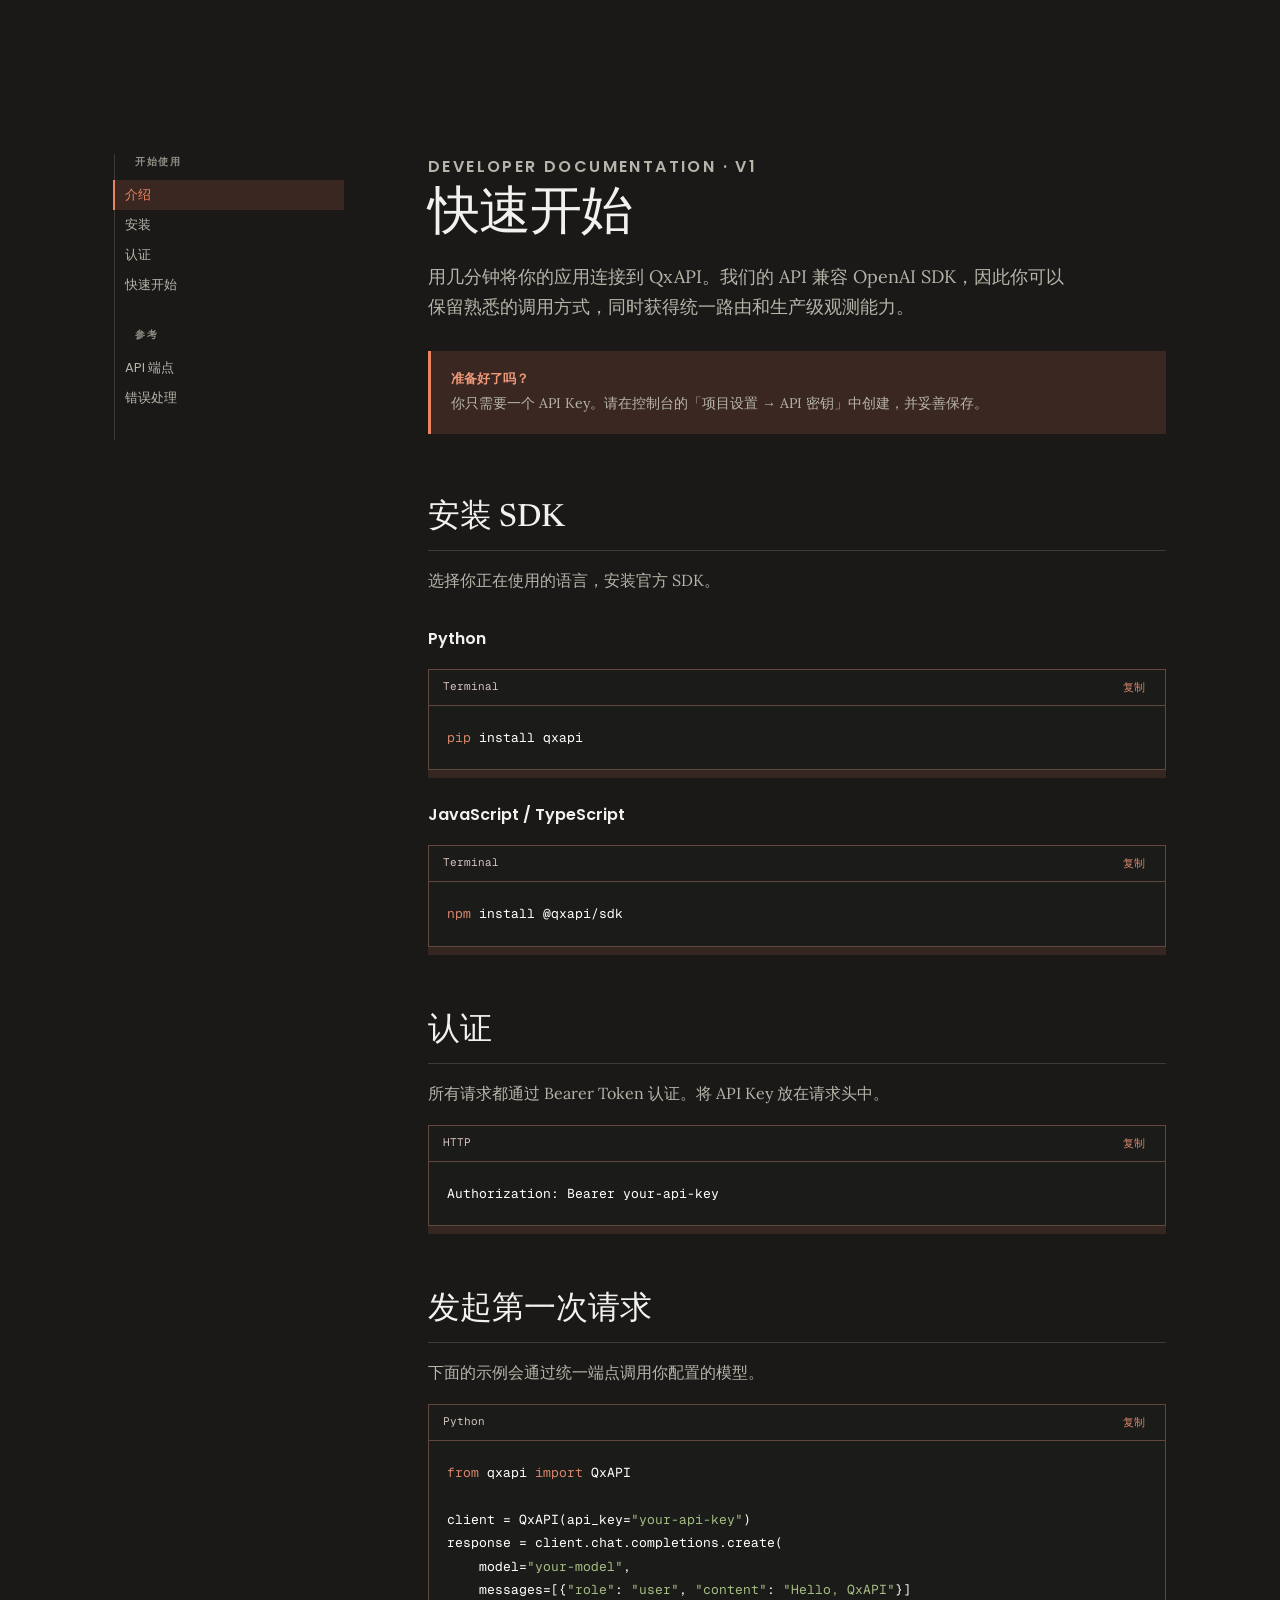
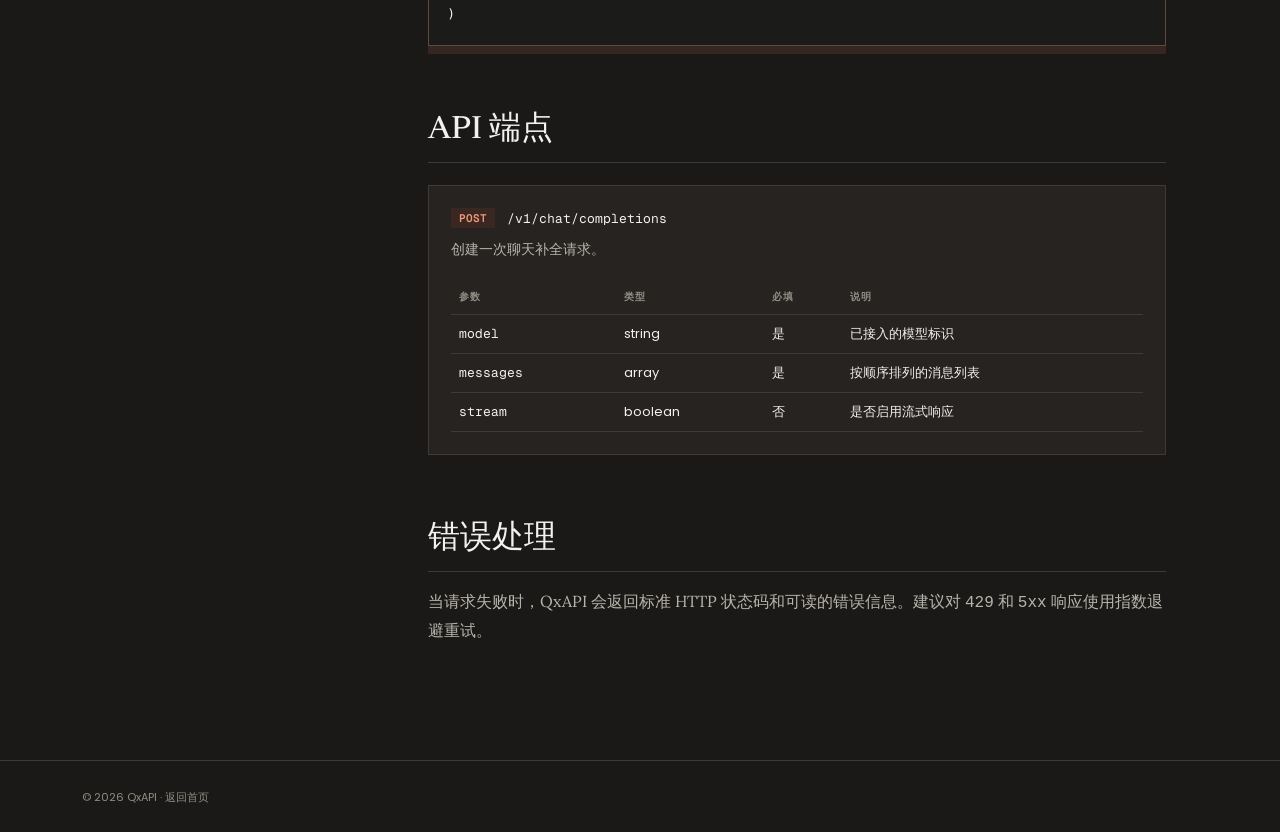
==== docs.html @ 0c3f65e6 "refine dark landing page hero and docs" ====
<!doctype html><html lang="zh-CN"><head><meta charset="utf-8"><meta name="viewport" content="width=device-width,initial-scale=1"><meta name="description" content="QxAPI 开发者文档：快速接入统一 AI API 网关。"><title>QxAPI 文档 — 快速开始</title><link rel="preconnect" href="https://fonts.googleapis.com"><link href="https://fonts.googleapis.com/css2?family=Geist+Mono:wght@400;500&family=Lora:wght@400;500;600&family=Newsreader:wght@400;500;600&family=Poppins:wght@400;500;600;700&display=swap" rel="stylesheet"><style>
:root{--paper:#1b1918;--surface:#262321;--ink:#f1f1ef;--muted:#b7b5a9;--faint:#908e84;--line:#403936;--accent:#eb8561;--accent-dark:#f09a7a;--accent-pale:#3a2721;--code:#1b1b19;--serif:Lora,Georgia,serif;--display:Newsreader,Georgia,serif;--sans:Poppins,system-ui,sans-serif;--mono:'Geist Mono',monospace}*{box-sizing:border-box}html{scroll-behavior:smooth}body{margin:0;background:var(--paper);color:var(--ink);font-family:var(--serif);line-height:1.7}a{color:inherit;text-decoration:none}.wrap{max-width:1180px;margin:auto;padding:0 32px}.nav{height:92px;border-bottom:0;display:flex;align-items:center;font:13px var(--sans)}.nav-in{visibility:hidden;width:100%;display:flex;justify-content:space-between;align-items:center}.brand{display:flex;align-items:center;gap:12px;font-weight:600}.mark{display:grid;place-items:center;width:34px;height:34px;background:var(--accent);color:#fff;font:13px var(--mono)}.navlinks{display:flex;gap:25px;color:var(--muted)}.navlinks a:hover{color:var(--accent)}.docs{display:grid;grid-template-columns:230px minmax(0,760px);gap:84px;padding:62px 32px 100px}.sidebar{position:sticky;top:25px;height:max-content;border-left:1px solid var(--line);padding-left:20px}.side-title{margin:0 0 10px;color:var(--faint);font:600 10px var(--sans);letter-spacing:.15em;text-transform:uppercase}.side-list{list-style:none;padding:0;margin:0 0 27px}.side-list a{display:block;padding:5px 10px;color:var(--muted);font:13px var(--sans);border-left:2px solid transparent;margin-left:-22px}.side-list a:hover,.side-list a.active{color:var(--accent);border-left-color:var(--accent);background:var(--accent-pale)}.content h1{margin:0 0 15px;font:500 52px/1.05 var(--display);letter-spacing:-.02em}.content h2{margin:60px 0 14px;padding-bottom:12px;border-bottom:1px solid var(--line);font:500 32px var(--display)}.content h3{margin:32px 0 8px;font:600 16px var(--sans)}.content p{color:var(--muted);font-size:16px}.intro{font-size:18px!important;max-width:650px}.note{margin:28px 0;padding:18px 20px;border-left:3px solid var(--accent);background:var(--accent-pale)}.note strong{display:block;color:var(--accent-dark);font:600 13px var(--sans);margin-bottom:3px}.note p{margin:0;font-size:14px}.code-wrap{margin:18px 0 26px;background:var(--code);color:#fff;border:1px solid #60483f;box-shadow:0 8px 0 rgba(235,133,97,.12)}.code-head{display:flex;justify-content:space-between;padding:9px 14px;border-bottom:1px solid #60483f;color:#d4c4bd;font:11px var(--mono)}.copy{border:0;background:transparent;color:#d6866a;font:11px var(--mono);cursor:pointer}.copy:hover{color:#fff}.code{padding:20px 18px;margin:0;overflow:auto;font:13px/1.8 var(--mono);color:#fff;background:var(--code)}.orange{color:#d6866a}.green{color:#a5bd84}.api{margin:22px 0;padding:22px;background:var(--surface);border:1px solid var(--line)}.method{display:flex;gap:12px;align-items:center;margin-bottom:10px}.badge{padding:3px 8px;background:var(--accent-pale);color:var(--accent-dark);font:600 11px var(--mono)}.path{font:13px var(--mono)}.api p{margin:0;font-size:14px}.table{width:100%;border-collapse:collapse;margin-top:18px;font:13px var(--sans)}.table th{text-align:left;color:var(--faint);font-size:10px;letter-spacing:.1em;text-transform:uppercase}.table th,.table td{padding:9px 8px;border-bottom:1px solid var(--line)}.table td:first-child{font-family:var(--mono)}.footer{border-top:1px solid var(--line);padding:28px 0;color:var(--faint);font:11px var(--sans)}@media(max-width:800px){.wrap{padding:0 20px}.navlinks{display:none}.docs{display:block;padding:35px 20px 70px}.sidebar{position:static;border-left:0;border-bottom:1px solid var(--line);padding:0 0 18px;margin-bottom:42px;display:flex;gap:20px;overflow:auto}.side-title{display:none}.side-list{display:flex;gap:4px;margin:0;white-space:nowrap}.side-list a{margin:0;border-left:0;border-bottom:2px solid transparent}.side-list a.active{border-bottom-color:var(--accent)}.content h1{font-size:44px}.content h2{margin-top:46px}}
</style></head><body><header class="nav"><div class="wrap nav-in"><a class="brand" href="index.html"><span class="mark">QX</span><span>QxAPI / Docs</span></a><nav class="navlinks"><a href="index.html">返回首页</a><a href="mailto:hello@qxapi.com">联系我们</a></nav></div></header><div class="wrap"><div class="docs"><aside class="sidebar"><div><p class="side-title">开始使用</p><ul class="side-list"><li><a class="active" href="#intro">介绍</a></li><li><a href="#install">安装</a></li><li><a href="#auth">认证</a></li><li><a href="#quickstart">快速开始</a></li></ul></div><div><p class="side-title">参考</p><ul class="side-list"><li><a href="#endpoints">API 端点</a></li><li><a href="#errors">错误处理</a></li></ul></div></aside><main class="content"><section id="intro"><p class="side-title">Developer documentation · v1</p><h1>快速开始</h1><p class="intro">用几分钟将你的应用连接到 QxAPI。我们的 API 兼容 OpenAI SDK，因此你可以保留熟悉的调用方式，同时获得统一路由和生产级观测能力。</p><div class="note"><strong>准备好了吗？</strong><p>你只需要一个 API Key。请在控制台的「项目设置 → API 密钥」中创建，并妥善保存。</p></div></section><section id="install"><h2>安装 SDK</h2><p>选择你正在使用的语言，安装官方 SDK。</p><h3>Python</h3><div class="code-wrap"><div class="code-head"><span>Terminal</span><button class="copy">复制</button></div><pre class="code"><span class="orange">pip</span> install qxapi</pre></div><h3>JavaScript / TypeScript</h3><div class="code-wrap"><div class="code-head"><span>Terminal</span><button class="copy">复制</button></div><pre class="code"><span class="orange">npm</span> install @qxapi/sdk</pre></div></section><section id="auth"><h2>认证</h2><p>所有请求都通过 Bearer Token 认证。将 API Key 放在请求头中。</p><div class="code-wrap"><div class="code-head"><span>HTTP</span><button class="copy">复制</button></div><pre class="code">Authorization: Bearer your-api-key</pre></div></section><section id="quickstart"><h2>发起第一次请求</h2><p>下面的示例会通过统一端点调用你配置的模型。</p><div class="code-wrap"><div class="code-head"><span>Python</span><button class="copy">复制</button></div><pre class="code"><span class="orange">from</span> qxapi <span class="orange">import</span> QxAPI

client = QxAPI(api_key=<span class="green">"your-api-key"</span>)
response = client.chat.completions.create(
    model=<span class="green">"your-model"</span>,
    messages=[{<span class="green">"role"</span>: <span class="green">"user"</span>, <span class="green">"content"</span>: <span class="green">"Hello, QxAPI"</span>}]
)</pre></div></section><section id="endpoints"><h2>API 端点</h2><div class="api"><div class="method"><span class="badge">POST</span><span class="path">/v1/chat/completions</span></div><p>创建一次聊天补全请求。</p><table class="table"><thead><tr><th>参数</th><th>类型</th><th>必填</th><th>说明</th></tr></thead><tbody><tr><td>model</td><td>string</td><td>是</td><td>已接入的模型标识</td></tr><tr><td>messages</td><td>array</td><td>是</td><td>按顺序排列的消息列表</td></tr><tr><td>stream</td><td>boolean</td><td>否</td><td>是否启用流式响应</td></tr></tbody></table></div></section><section id="errors"><h2>错误处理</h2><p>当请求失败时，QxAPI 会返回标准 HTTP 状态码和可读的错误信息。建议对 <code>429</code> 和 <code>5xx</code> 响应使用指数退避重试。</p></section></main></div></div><footer class="footer"><div class="wrap">© 2026 QxAPI · <a href="index.html">返回首页</a></div></footer><script>document.querySelectorAll('.copy').forEach(b=>b.addEventListener('click',()=>{const code=b.parentElement.nextElementSibling.innerText;navigator.clipboard?.writeText(code);b.textContent='已复制';setTimeout(()=>b.textContent='复制',1600)}));const links=document.querySelectorAll('.side-list a');links.forEach(a=>a.addEventListener('click',()=>{links.forEach(x=>x.classList.remove('active'));a.classList.add('active')}));</script></body></html>
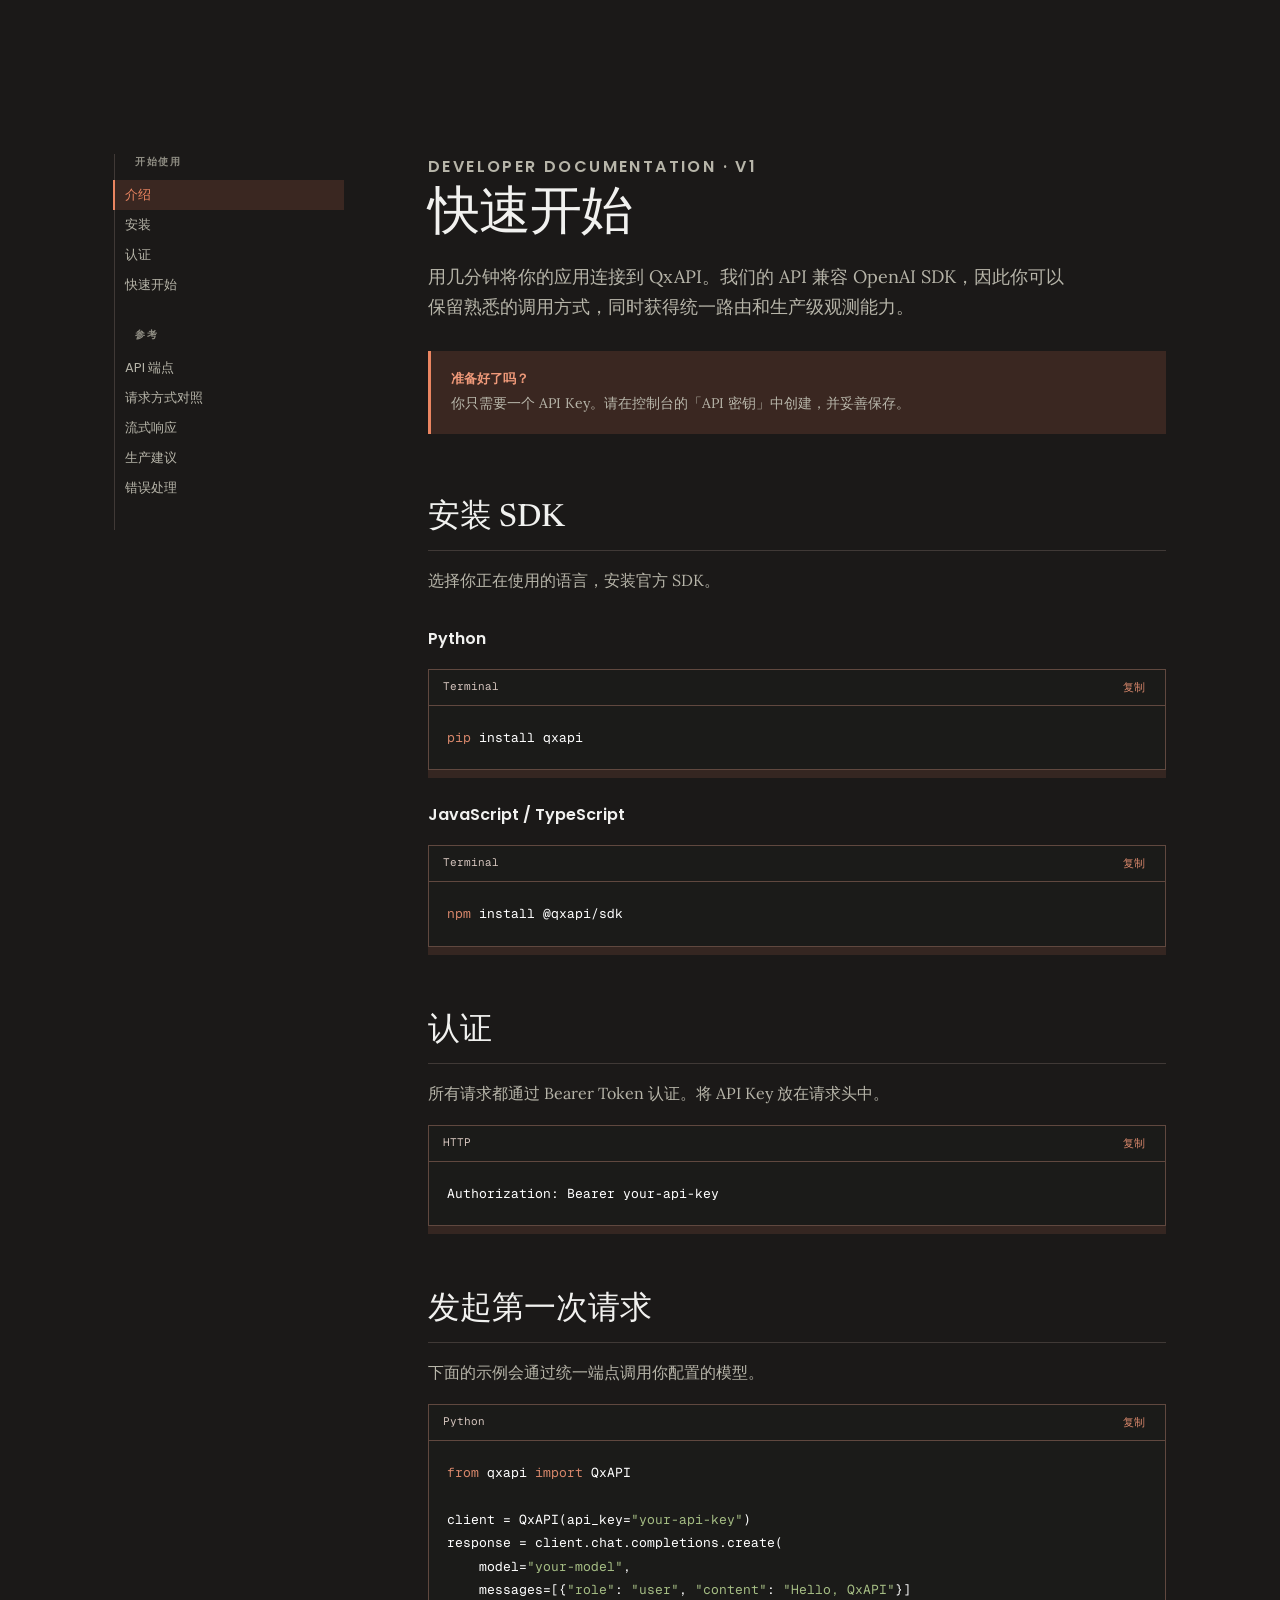
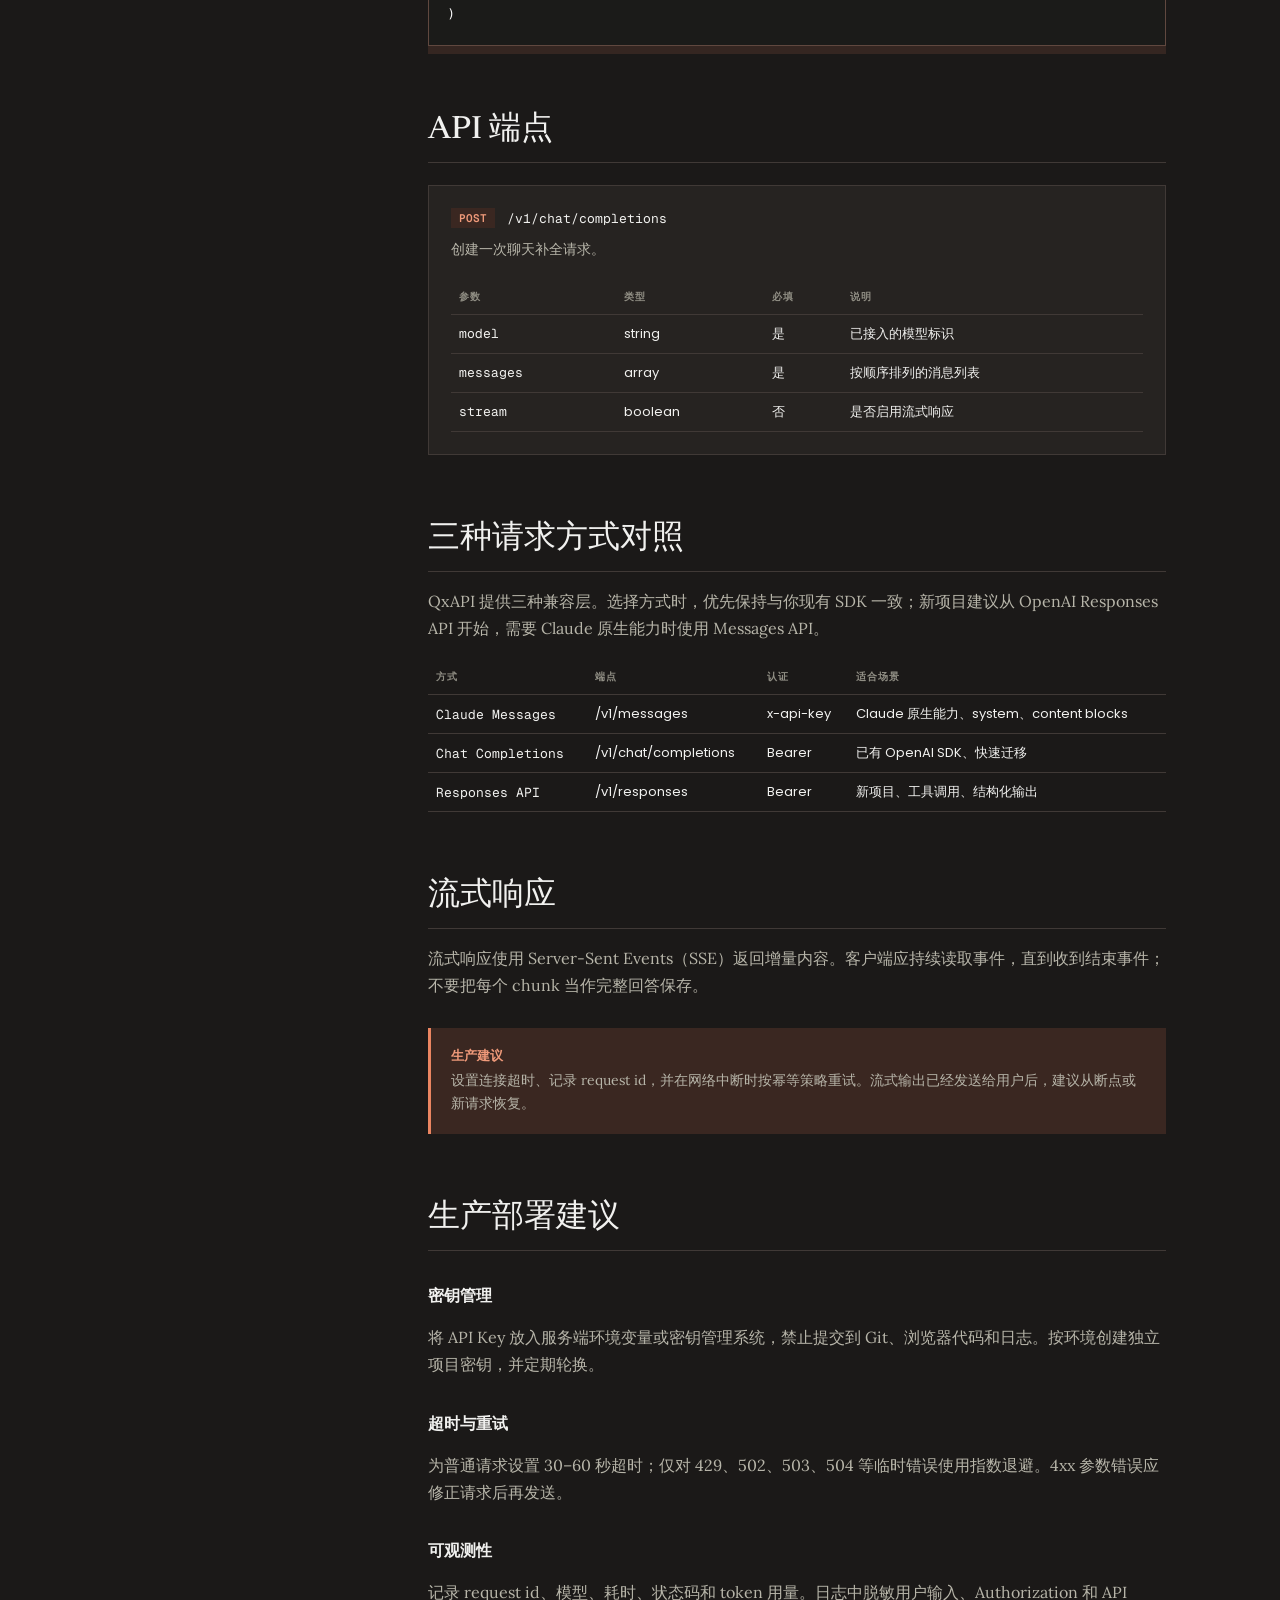
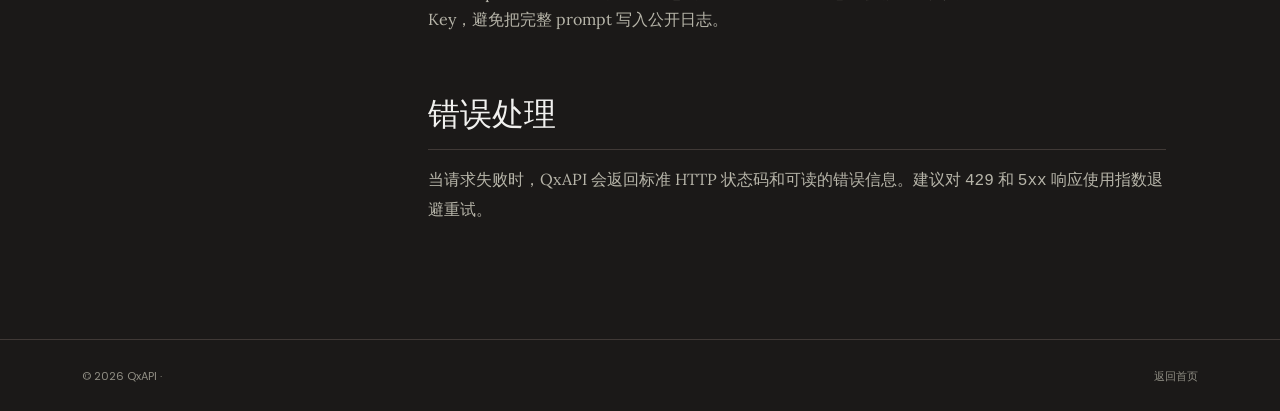
==== commit 54b122a1: "extract shared styles and expand api documentation" ====
--- a/docs.html
+++ b/docs.html
@@ -1,13 +1,140 @@
-<!doctype html><html lang="zh-CN"><head><meta charset="utf-8"><meta name="viewport" content="width=device-width,initial-scale=1"><meta name="description" content="QxAPI 开发者文档：快速接入统一 AI API 网关。"><title>QxAPI 文档 — 快速开始</title><link rel="preconnect" href="https://fonts.googleapis.com"><link href="https://fonts.googleapis.com/css2?family=Geist+Mono:wght@400;500&family=Lora:wght@400;500;600&family=Newsreader:wght@400;500;600&family=Poppins:wght@400;500;600;700&display=swap" rel="stylesheet"><style>
-:root{--paper:#1b1918;--surface:#262321;--ink:#f1f1ef;--muted:#b7b5a9;--faint:#908e84;--line:#403936;--accent:#eb8561;--accent-dark:#f09a7a;--accent-pale:#3a2721;--code:#1b1b19;--serif:Lora,Georgia,serif;--display:Newsreader,Georgia,serif;--sans:Poppins,system-ui,sans-serif;--mono:'Geist Mono',monospace}*{box-sizing:border-box}html{scroll-behavior:smooth}body{margin:0;background:var(--paper);color:var(--ink);font-family:var(--serif);line-height:1.7}a{color:inherit;text-decoration:none}.wrap{max-width:1180px;margin:auto;padding:0 32px}.nav{height:92px;border-bottom:0;display:flex;align-items:center;font:13px var(--sans)}.nav-in{visibility:hidden;width:100%;display:flex;justify-content:space-between;align-items:center}.brand{display:flex;align-items:center;gap:12px;font-weight:600}.mark{display:grid;place-items:center;width:34px;height:34px;background:var(--accent);color:#fff;font:13px var(--mono)}.navlinks{display:flex;gap:25px;color:var(--muted)}.navlinks a:hover{color:var(--accent)}.docs{display:grid;grid-template-columns:230px minmax(0,760px);gap:84px;padding:62px 32px 100px}.sidebar{position:sticky;top:25px;height:max-content;border-left:1px solid var(--line);padding-left:20px}.side-title{margin:0 0 10px;color:var(--faint);font:600 10px var(--sans);letter-spacing:.15em;text-transform:uppercase}.side-list{list-style:none;padding:0;margin:0 0 27px}.side-list a{display:block;padding:5px 10px;color:var(--muted);font:13px var(--sans);border-left:2px solid transparent;margin-left:-22px}.side-list a:hover,.side-list a.active{color:var(--accent);border-left-color:var(--accent);background:var(--accent-pale)}.content h1{margin:0 0 15px;font:500 52px/1.05 var(--display);letter-spacing:-.02em}.content h2{margin:60px 0 14px;padding-bottom:12px;border-bottom:1px solid var(--line);font:500 32px var(--display)}.content h3{margin:32px 0 8px;font:600 16px var(--sans)}.content p{color:var(--muted);font-size:16px}.intro{font-size:18px!important;max-width:650px}.note{margin:28px 0;padding:18px 20px;border-left:3px solid var(--accent);background:var(--accent-pale)}.note strong{display:block;color:var(--accent-dark);font:600 13px var(--sans);margin-bottom:3px}.note p{margin:0;font-size:14px}.code-wrap{margin:18px 0 26px;background:var(--code);color:#fff;border:1px solid #60483f;box-shadow:0 8px 0 rgba(235,133,97,.12)}.code-head{display:flex;justify-content:space-between;padding:9px 14px;border-bottom:1px solid #60483f;color:#d4c4bd;font:11px var(--mono)}.copy{border:0;background:transparent;color:#d6866a;font:11px var(--mono);cursor:pointer}.copy:hover{color:#fff}.code{padding:20px 18px;margin:0;overflow:auto;font:13px/1.8 var(--mono);color:#fff;background:var(--code)}.orange{color:#d6866a}.green{color:#a5bd84}.api{margin:22px 0;padding:22px;background:var(--surface);border:1px solid var(--line)}.method{display:flex;gap:12px;align-items:center;margin-bottom:10px}.badge{padding:3px 8px;background:var(--accent-pale);color:var(--accent-dark);font:600 11px var(--mono)}.path{font:13px var(--mono)}.api p{margin:0;font-size:14px}.table{width:100%;border-collapse:collapse;margin-top:18px;font:13px var(--sans)}.table th{text-align:left;color:var(--faint);font-size:10px;letter-spacing:.1em;text-transform:uppercase}.table th,.table td{padding:9px 8px;border-bottom:1px solid var(--line)}.table td:first-child{font-family:var(--mono)}.footer{border-top:1px solid var(--line);padding:28px 0;color:var(--faint);font:11px var(--sans)}@media(max-width:800px){.wrap{padding:0 20px}.navlinks{display:none}.docs{display:block;padding:35px 20px 70px}.sidebar{position:static;border-left:0;border-bottom:1px solid var(--line);padding:0 0 18px;margin-bottom:42px;display:flex;gap:20px;overflow:auto}.side-title{display:none}.side-list{display:flex;gap:4px;margin:0;white-space:nowrap}.side-list a{margin:0;border-left:0;border-bottom:2px solid transparent}.side-list a.active{border-bottom-color:var(--accent)}.content h1{font-size:44px}.content h2{margin-top:46px}}
-</style></head><body><header class="nav"><div class="wrap nav-in"><a class="brand" href="index.html"><span class="mark">QX</span><span>QxAPI / Docs</span></a><nav class="navlinks"><a href="index.html">返回首页</a><a href="mailto:hello@qxapi.com">联系我们</a></nav></div></header><div class="wrap"><div class="docs"><aside class="sidebar"><div><p class="side-title">开始使用</p><ul class="side-list"><li><a class="active" href="#intro">介绍</a></li><li><a href="#install">安装</a></li><li><a href="#auth">认证</a></li><li><a href="#quickstart">快速开始</a></li></ul></div><div><p class="side-title">参考</p><ul class="side-list"><li><a href="#endpoints">API 端点</a></li><li><a href="#errors">错误处理</a></li></ul></div></aside><main class="content"><section id="intro"><p class="side-title">Developer documentation · v1</p><h1>快速开始</h1><p class="intro">用几分钟将你的应用连接到 QxAPI。我们的 API 兼容 OpenAI SDK，因此你可以保留熟悉的调用方式，同时获得统一路由和生产级观测能力。</p><div class="note"><strong>准备好了吗？</strong><p>你只需要一个 API Key。请在控制台的「项目设置 → API 密钥」中创建，并妥善保存。</p></div></section><section id="install"><h2>安装 SDK</h2><p>选择你正在使用的语言，安装官方 SDK。</p><h3>Python</h3><div class="code-wrap"><div class="code-head"><span>Terminal</span><button class="copy">复制</button></div><pre class="code"><span class="orange">pip</span> install qxapi</pre></div><h3>JavaScript / TypeScript</h3><div class="code-wrap"><div class="code-head"><span>Terminal</span><button class="copy">复制</button></div><pre class="code"><span class="orange">npm</span> install @qxapi/sdk</pre></div></section><section id="auth"><h2>认证</h2><p>所有请求都通过 Bearer Token 认证。将 API Key 放在请求头中。</p><div class="code-wrap"><div class="code-head"><span>HTTP</span><button class="copy">复制</button></div><pre class="code">Authorization: Bearer your-api-key</pre></div></section><section id="quickstart"><h2>发起第一次请求</h2><p>下面的示例会通过统一端点调用你配置的模型。</p><div class="code-wrap"><div class="code-head"><span>Python</span><button class="copy">复制</button></div><pre class="code"><span class="orange">from</span> qxapi <span class="orange">import</span> QxAPI
+<!doctype html>
+<html lang="zh-CN">
+
+<head>
+    <meta charset="utf-8">
+    <meta name="viewport" content="width=device-width,initial-scale=1">
+    <meta name="description" content="QxAPI 开发者文档：快速接入统一 AI API 网关。">
+    <title>QxAPI 文档 — 快速开始</title>
+    <link rel="preconnect" href="https://fonts.googleapis.com">
+    <link
+        href="https://fonts.googleapis.com/css2?family=Geist+Mono:wght@400;500&family=Lora:wght@400;500;600&family=Newsreader:wght@400;500;600&family=Poppins:wght@400;500;600;700&display=swap"
+        rel="stylesheet">
+    <link rel="stylesheet" href="./css/style.css">
+</head>
+
+<body>
+    <header class="nav">
+        <div class="wrap nav-in"><a class="brand" href="index.html"><span class="mark">QX</span><span>QxAPI /
+                    Docs</span></a>
+            <nav class="navlinks"><a href="index.html">返回首页</a><a href="mailto:hello@qxapi.com">联系我们</a></nav>
+        </div>
+    </header>
+    <div class="wrap">
+        <div class="docs">
+            <aside class="sidebar">
+                <div>
+                    <p class="side-title">开始使用</p>
+                    <ul class="side-list">
+                        <li><a class="active" href="#intro">介绍</a></li>
+                        <li><a href="#install">安装</a></li>
+                        <li><a href="#auth">认证</a></li>
+                        <li><a href="#quickstart">快速开始</a></li>
+                    </ul>
+                </div>
+                <div>
+                    <p class="side-title">参考</p>
+                    <ul class="side-list">
+                        <li><a href="#endpoints">API 端点</a></li>
+                        <li><a href="#request-guide">请求方式对照</a></li><li><a href="#streaming">流式响应</a></li><li><a href="#production">生产建议</a></li><li><a href="#errors">错误处理</a></li>
+                    </ul>
+                </div>
+            </aside>
+            <main class="content">
+                <section id="intro">
+                    <p class="side-title">Developer documentation · v1</p>
+                    <h1>快速开始</h1>
+                    <p class="intro">用几分钟将你的应用连接到 QxAPI。我们的 API 兼容 OpenAI SDK，因此你可以保留熟悉的调用方式，同时获得统一路由和生产级观测能力。</p>
+                    <div class="note"><strong>准备好了吗？</strong>
+                        <p>你只需要一个 API Key。请在控制台的「API 密钥」中创建，并妥善保存。</p>
+                    </div>
+                </section>
+                <section id="install">
+                    <h2>安装 SDK</h2>
+                    <p>选择你正在使用的语言，安装官方 SDK。</p>
+                    <h3>Python</h3>
+                    <div class="code-wrap">
+                        <div class="code-head"><span>Terminal</span><button class="copy">复制</button></div>
+                        <pre class="code"><span class="orange">pip</span> install qxapi</pre>
+                    </div>
+                    <h3>JavaScript / TypeScript</h3>
+                    <div class="code-wrap">
+                        <div class="code-head"><span>Terminal</span><button class="copy">复制</button></div>
+                        <pre class="code"><span class="orange">npm</span> install @qxapi/sdk</pre>
+                    </div>
+                </section>
+                <section id="auth">
+                    <h2>认证</h2>
+                    <p>所有请求都通过 Bearer Token 认证。将 API Key 放在请求头中。</p>
+                    <div class="code-wrap">
+                        <div class="code-head"><span>HTTP</span><button class="copy">复制</button></div>
+                        <pre class="code">Authorization: Bearer your-api-key</pre>
+                    </div>
+                </section>
+                <section id="quickstart">
+                    <h2>发起第一次请求</h2>
+                    <p>下面的示例会通过统一端点调用你配置的模型。</p>
+                    <div class="code-wrap">
+                        <div class="code-head"><span>Python</span><button class="copy">复制</button></div>
+                        <pre class="code"><span class="orange">from</span> qxapi <span class="orange">import</span> QxAPI
 
 client = QxAPI(api_key=<span class="green">"your-api-key"</span>)
 response = client.chat.completions.create(
     model=<span class="green">"your-model"</span>,
     messages=[{<span class="green">"role"</span>: <span class="green">"user"</span>, <span class="green">"content"</span>: <span class="green">"Hello, QxAPI"</span>}]
-)</pre></div></section><section id="endpoints"><h2>API 端点</h2><div class="api"><div class="method"><span class="badge">POST</span><span class="path">/v1/chat/completions</span></div><p>创建一次聊天补全请求。</p><table class="table"><thead><tr><th>参数</th><th>类型</th><th>必填</th><th>说明</th></tr></thead><tbody><tr><td>model</td><td>string</td><td>是</td><td>已接入的模型标识</td></tr><tr><td>messages</td><td>array</td><td>是</td><td>按顺序排列的消息列表</td></tr><tr><td>stream</td><td>boolean</td><td>否</td><td>是否启用流式响应</td></tr></tbody></table></div></section><section id="errors"><h2>错误处理</h2><p>当请求失败时，QxAPI 会返回标准 HTTP 状态码和可读的错误信息。建议对 <code>429</code> 和 <code>5xx</code> 响应使用指数退避重试。</p></section></main></div></div><footer class="footer"><div class="wrap">© 2026 QxAPI · <a href="index.html">返回首页</a></div></footer><script>document.querySelectorAll('.copy').forEach(b=>b.addEventListener('click',()=>{const code=b.parentElement.nextElementSibling.innerText;navigator.clipboard?.writeText(code);b.textContent='已复制';setTimeout(()=>b.textContent='复制',1600)}));const links=document.querySelectorAll('.side-list a');links.forEach(a=>a.addEventListener('click',()=>{links.forEach(x=>x.classList.remove('active'));a.classList.add('active')}));</script></body></html>
+)</pre>
+                    </div>
+                </section>
+                <section id="endpoints">
+                    <h2>API 端点</h2>
+                    <div class="api">
+                        <div class="method"><span class="badge">POST</span><span
+                                class="path">/v1/chat/completions</span></div>
+                        <p>创建一次聊天补全请求。</p>
+                        <table class="table">
+                            <thead>
+                                <tr>
+                                    <th>参数</th>
+                                    <th>类型</th>
+                                    <th>必填</th>
+                                    <th>说明</th>
+                                </tr>
+                            </thead>
+                            <tbody>
+                                <tr>
+                                    <td>model</td>
+                                    <td>string</td>
+                                    <td>是</td>
+                                    <td>已接入的模型标识</td>
+                                </tr>
+                                <tr>
+                                    <td>messages</td>
+                                    <td>array</td>
+                                    <td>是</td>
+                                    <td>按顺序排列的消息列表</td>
+                                </tr>
+                                <tr>
+                                    <td>stream</td>
+                                    <td>boolean</td>
+                                    <td>否</td>
+                                    <td>是否启用流式响应</td>
+                                </tr>
+                            </tbody>
+                        </table>
+                    </div>
+                </section>
+                <section id="request-guide"><h2>三种请求方式对照</h2><p>QxAPI 提供三种兼容层。选择方式时，优先保持与你现有 SDK 一致；新项目建议从 OpenAI Responses API 开始，需要 Claude 原生能力时使用 Messages API。</p><table class="table"><thead><tr><th>方式</th><th>端点</th><th>认证</th><th>适合场景</th></tr></thead><tbody><tr><td>Claude Messages</td><td>/v1/messages</td><td>x-api-key</td><td>Claude 原生能力、system、content blocks</td></tr><tr><td>Chat Completions</td><td>/v1/chat/completions</td><td>Bearer</td><td>已有 OpenAI SDK、快速迁移</td></tr><tr><td>Responses API</td><td>/v1/responses</td><td>Bearer</td><td>新项目、工具调用、结构化输出</td></tr></tbody></table></section><section id="streaming"><h2>流式响应</h2><p>流式响应使用 Server-Sent Events（SSE）返回增量内容。客户端应持续读取事件，直到收到结束事件；不要把每个 chunk 当作完整回答保存。</p><div class="note"><strong>生产建议</strong><p>设置连接超时、记录 request id，并在网络中断时按幂等策略重试。流式输出已经发送给用户后，建议从断点或新请求恢复。</p></div></section><section id="production"><h2>生产部署建议</h2><h3>密钥管理</h3><p>将 API Key 放入服务端环境变量或密钥管理系统，禁止提交到 Git、浏览器代码和日志。按环境创建独立项目密钥，并定期轮换。</p><h3>超时与重试</h3><p>为普通请求设置 30–60 秒超时；仅对 429、502、503、504 等临时错误使用指数退避。4xx 参数错误应修正请求后再发送。</p><h3>可观测性</h3><p>记录 request id、模型、耗时、状态码和 token 用量。日志中脱敏用户输入、Authorization 和 API Key，避免把完整 prompt 写入公开日志。</p></section><section id="errors">
+                    <h2>错误处理</h2>
+                    <p>当请求失败时，QxAPI 会返回标准 HTTP 状态码和可读的错误信息。建议对 <code>429</code> 和 <code>5xx</code> 响应使用指数退避重试。</p>
+                </section>
+            </main>
+        </div>
+    </div>
+    <footer class="footer">
+        <div class="wrap">© 2026 QxAPI · <a href="index.html">返回首页</a></div>
+    </footer>
+    <script>document.querySelectorAll('.copy').forEach(b => b.addEventListener('click', () => { const code = b.parentElement.nextElementSibling.innerText; navigator.clipboard?.writeText(code); b.textContent = '已复制'; setTimeout(() => b.textContent = '复制', 1600) })); const links = document.querySelectorAll('.side-list a'); links.forEach(a => a.addEventListener('click', () => { links.forEach(x => x.classList.remove('active')); a.classList.add('active') }));</script>
+</body>
 
+</html>
 
-
-
--- a/css/style.css
+++ b/css/style.css
@@ -0,0 +1,831 @@
+/* QxAPI shared design system */
+
+        :root {
+            --paper: #1b1918;
+            --surface: #262321;
+            --ink: #f1f1ef;
+            --muted: #b7b5a9;
+            --faint: #908e84;
+            --line: #403936;
+            --accent: #eb8561;
+            --accent-dark: #f09a7a;
+            --accent-pale: #3a2721;
+            --green: #8ca06f;
+            --mono: 'Geist Mono', monospace;
+            --sans: Poppins, system-ui, sans-serif;
+            --serif: Lora, Georgia, serif;
+            --display: Newsreader, Georgia, serif
+        }
+
+        * {
+            box-sizing: border-box
+        }
+
+        html {
+            scroll-behavior: smooth
+        }
+
+        body {
+            margin: 0;
+            background: radial-gradient(circle at 78% 18%, rgba(235, 133, 97, .08), transparent 28%), var(--paper);
+            perspective: 1400px;
+            color: var(--ink);
+            font-family: var(--serif);
+            line-height: 1.6
+        }
+
+        a {
+            color: inherit;
+            text-decoration: none
+        }
+
+        .wrap {
+            max-width: 1180px;
+            margin: auto;
+            padding: 0 32px
+        }
+
+        .nav {
+            height: clamp(64px, 8vh, 92px);
+            border-bottom: 0;
+            display: flex;
+            align-items: center;
+            justify-content: space-between;
+            font-family: var(--sans);
+            font-size: 13px
+        }
+
+        .nav>.wrap {
+            visibility: hidden;
+            width: 100%;
+            display: flex;
+            align-items: center;
+            justify-content: space-between
+        }
+
+        .brand {
+            display: flex;
+            align-items: center;
+            gap: 12px;
+            font-weight: 600
+        }
+
+        .mark {
+            display: grid;
+            place-items: center;
+            width: 34px;
+            height: 34px;
+            background: var(--accent);
+            color: #fff;
+            font: 13px var(--mono)
+        }
+
+        .navlinks {
+            display: flex;
+            align-items: center;
+            gap: 28px;
+            color: var(--muted)
+        }
+
+        .navlinks a:hover {
+            color: var(--accent)
+        }
+
+        .nav-actions {
+            display: flex;
+            align-items: center;
+            gap: 12px
+        }
+
+        .btn {
+            display: inline-flex;
+            align-items: center;
+            justify-content: center;
+            padding: 12px 20px;
+            min-height: 42px;
+            border: 1px solid var(--line);
+            background: transparent;
+            font: 500 12px var(--sans);
+            cursor: pointer;
+            transition: transform .2s ease, box-shadow .2s ease, background .2s ease
+        }
+
+        .btn:hover {
+            transform: translateY(-3px);
+            box-shadow: 0 8px 0 rgba(235, 133, 97, .18)
+        }
+
+        .btn:hover {
+            border-color: var(--accent);
+            color: var(--accent)
+        }
+
+        .btn.primary {
+            background: var(--accent);
+            border-color: var(--accent);
+            color: #fff
+        }
+
+        .btn.primary:hover {
+            background: var(--accent-dark);
+            color: #fff;
+            box-shadow: 0 8px 0 rgba(235, 133, 97, .22)
+        }
+
+        .hero {
+            min-height: calc(100svh - clamp(64px, 8vh, 92px));
+            padding: clamp(42px, 7vh, 88px) 0 clamp(48px, 8vh, 96px);
+            display: grid;
+            grid-template-columns: minmax(0, 1fr) 440px;
+            gap: clamp(48px, 8vw, 120px);
+            align-items: center
+        }
+
+        .eyebrow {
+            margin: 0 0 18px;
+            color: var(--accent);
+            font: 600 11px var(--sans);
+            letter-spacing: .16em;
+            text-transform: uppercase
+        }
+
+        .hero h1 {
+            max-width: 760px;
+            margin: 0;
+            font: 500 clamp(48px, 7.2vw, 92px)/.94 var(--display);
+            letter-spacing: -.035em
+        }
+
+        .hero h1 em {
+            color: var(--accent);
+            font-style: normal
+        }
+
+        .lead {
+            max-width: 610px;
+            margin: 32px 0 36px;
+            color: var(--muted);
+            font-size: clamp(16px, 1.5vw, 19px);
+            line-height: 1.75
+        }
+
+        .actions {
+            display: flex;
+            gap: 12px;
+            flex-wrap: wrap
+        }
+
+        .terminal {
+            position: relative;
+            background: linear-gradient(145deg, #171310 0%, #0a0908 72%);
+            color: #ffffff;
+            border: 1px solid #765346;
+            padding: 26px;
+            font: 13px/1.8 var(--mono);
+            box-shadow: 18px 20px 0 rgba(58, 39, 33, .72), 0 28px 60px rgba(0, 0, 0, .35);
+            transform: rotateY(-5deg) rotateX(2deg);
+            transform-origin: center right;
+            transition: transform .35s ease, box-shadow .35s ease
+        }
+
+        .terminal:before {
+            content: "QXAPI  /  LIVE REQUEST";
+            display: block;
+            margin: -3px 0 18px;
+            padding-bottom: 12px;
+            border-bottom: 1px solid #49382f;
+            color: #d6866a;
+            font: 10px var(--mono);
+            letter-spacing: .12em
+        }
+
+        .terminal:hover {
+            transform: rotateY(0) rotateX(0) translateY(-8px);
+            box-shadow: 20px 28px 0 rgba(58, 39, 33, .72), 0 34px 70px rgba(0, 0, 0, .45)
+        }
+
+        .terminal .bar {
+            display: flex;
+            gap: 6px;
+            margin-bottom: 18px
+        }
+
+        .terminal .bar:after {
+            content: "secure · 42ms";
+            margin-left: auto;
+            color: #8ca06f;
+            font: 10px var(--mono)
+        }
+
+        .terminal .dot {
+            width: 8px;
+            height: 8px;
+            background: #6e6d68
+        }
+
+        .orange {
+            color: #d6866a
+        }
+
+        .green {
+            color: #a5bd84
+        }
+
+        .dim {
+            color: #9b988c
+        }
+
+        .signal {
+            display: inline-flex;
+            align-items: center;
+            gap: 7px;
+            margin-top: 30px;
+            color: var(--muted);
+            font: 11px var(--sans)
+        }
+
+        .signal i {
+            width: 7px;
+            height: 7px;
+            background: var(--green);
+            display: inline-block
+        }
+
+        .section {
+            padding: 88px 0;
+            border-top: 1px solid var(--line)
+        }
+
+        .section-head {
+            display: flex;
+            justify-content: space-between;
+            gap: 30px;
+            align-items: end;
+            margin-bottom: 42px
+        }
+
+        .section h2 {
+            margin: 0;
+            font: 500 42px/1.1 var(--display);
+            letter-spacing: -.02em
+        }
+
+        .section-head p {
+            max-width: 360px;
+            margin: 0;
+            color: var(--muted);
+            font-size: 15px
+        }
+
+        .grid {
+            display: grid;
+            grid-template-columns: repeat(3, 1fr);
+            border-top: 1px solid var(--line);
+            border-left: 1px solid var(--line)
+        }
+
+        .card {
+            padding: clamp(22px, 3vw, 32px);
+            border-right: 1px solid var(--line);
+            border-bottom: 1px solid var(--line);
+            min-height: 220px;
+            transition: background .2s ease, transform .2s ease
+        }
+
+        .card:hover {
+            transform: translateY(-3px)
+        }
+
+        .card:hover {
+            background: linear-gradient(145deg, var(--surface), rgba(235, 133, 97, .07));
+            box-shadow: inset 0 0 0 1px rgba(235, 133, 97, .18)
+        }
+
+        .num {
+            font: 12px var(--mono);
+            color: var(--accent);
+            margin-bottom: 38px
+        }
+
+        .card h3 {
+            margin: 0 0 10px;
+            font: 600 18px var(--sans)
+        }
+
+        .card p {
+            margin: 0;
+            color: var(--muted);
+            font-size: 14px
+        }
+
+        .metrics {
+            display: grid;
+            grid-template-columns: repeat(4, 1fr);
+            gap: 1px;
+            background: var(--line);
+            border: 1px solid var(--line)
+        }
+
+        .metric {
+            background: var(--paper);
+            padding: 27px;
+            transition: transform .2s ease, background .2s ease
+        }
+
+        .metric:hover {
+            background: var(--surface);
+            transform: translateY(-4px)
+        }
+
+        .metric strong {
+            display: block;
+            color: var(--accent);
+            font: 500 34px var(--display)
+        }
+
+        .metric span {
+            color: var(--muted);
+            font: 12px var(--sans)
+        }
+
+        .cta {
+            background: linear-gradient(135deg, #eb8561, #b95d40);
+            color: #fff;
+            padding: 48px;
+            box-shadow: 14px 14px 0 rgba(58, 39, 33, .7);
+            display: flex;
+            justify-content: space-between;
+            align-items: center;
+            gap: 30px
+        }
+
+        .cta h2 {
+            margin: 0;
+            font: 500 38px var(--display)
+        }
+
+        .cta .btn {
+            border-color: #fff;
+            color: #fff
+        }
+
+        .footer {
+            border-top: 1px solid var(--line);
+            padding: 28px 0;
+            color: var(--faint);
+            font: 11px var(--sans)
+        }
+
+        .footer>.wrap {
+            display: flex;
+            justify-content: space-between
+        }
+
+        .footer a {
+            margin-left: 22px
+        }
+
+        @media (prefers-reduced-motion: reduce) {
+
+            *,
+            *:before,
+            *:after {
+                transition: none !important;
+                transform: none !important
+            }
+        }
+
+        @media(max-height:700px) and (min-width:761px) {
+            .hero {
+                padding-top: 32px;
+                padding-bottom: 42px
+            }
+
+            .hero h1 {
+                font-size: clamp(48px, 6vw, 72px)
+            }
+
+            .lead {
+                margin-top: 20px;
+                margin-bottom: 24px
+            }
+
+            .signal {
+                margin-top: 18px
+            }
+
+            .terminal {
+                padding: 20px
+            }
+        }
+
+        @media(max-width:760px) {
+            .wrap {
+                padding: 0 20px
+            }
+
+            .navlinks {
+                display: none
+            }
+
+            .hero {
+                min-height: calc(100svh - 64px);
+                padding: 56px 0 70px;
+                display: block
+            }
+
+            .hero h1 {
+                font-size: 55px
+            }
+
+            .terminal {
+                margin-top: 55px
+            }
+
+            .grid {
+                grid-template-columns: 1fr
+            }
+
+            .metrics {
+                grid-template-columns: repeat(2, 1fr)
+            }
+
+            .section {
+                padding: 62px 0
+            }
+
+            .section-head {
+                display: block
+            }
+
+            .section-head p {
+                margin-top: 14px
+            }
+
+            .cta {
+                display: block;
+                padding: 32px
+            }
+
+            .cta h2 {
+                font-size: 30px;
+                margin-bottom: 25px
+            }
+
+            .footer>.wrap {
+                display: block
+            }
+
+            .footer nav {
+                margin-top: 14px
+            }
+
+            .footer a {
+                margin: 0 18px 0 0
+            }
+        }
+    
+/* Documentation layout */
+
+        :root {
+            --paper: #1b1918;
+            --surface: #262321;
+            --ink: #f1f1ef;
+            --muted: #b7b5a9;
+            --faint: #908e84;
+            --line: #403936;
+            --accent: #eb8561;
+            --accent-dark: #f09a7a;
+            --accent-pale: #3a2721;
+            --code: #1b1b19;
+            --serif: Lora, Georgia, serif;
+            --display: Newsreader, Georgia, serif;
+            --sans: Poppins, system-ui, sans-serif;
+            --mono: 'Geist Mono', monospace
+        }
+
+        * {
+            box-sizing: border-box
+        }
+
+        html {
+            scroll-behavior: smooth
+        }
+
+        body {
+            margin: 0;
+            background: var(--paper);
+            color: var(--ink);
+            font-family: var(--serif);
+            line-height: 1.7
+        }
+
+        a {
+            color: inherit;
+            text-decoration: none
+        }
+
+        .wrap {
+            max-width: 1180px;
+            margin: auto;
+            padding: 0 32px
+        }
+
+        .nav {
+            height: 92px;
+            border-bottom: 0;
+            display: flex;
+            align-items: center;
+            font: 13px var(--sans)
+        }
+
+        .nav-in {
+            visibility: hidden;
+            width: 100%;
+            display: flex;
+            justify-content: space-between;
+            align-items: center
+        }
+
+        .brand {
+            display: flex;
+            align-items: center;
+            gap: 12px;
+            font-weight: 600
+        }
+
+        .mark {
+            display: grid;
+            place-items: center;
+            width: 34px;
+            height: 34px;
+            background: var(--accent);
+            color: #fff;
+            font: 13px var(--mono)
+        }
+
+        .navlinks {
+            display: flex;
+            gap: 25px;
+            color: var(--muted)
+        }
+
+        .navlinks a:hover {
+            color: var(--accent)
+        }
+
+        .docs {
+            display: grid;
+            grid-template-columns: 230px minmax(0, 760px);
+            gap: 84px;
+            padding: 62px 32px 100px
+        }
+
+        .sidebar {
+            position: sticky;
+            top: 25px;
+            height: max-content;
+            border-left: 1px solid var(--line);
+            padding-left: 20px
+        }
+
+        .side-title {
+            margin: 0 0 10px;
+            color: var(--faint);
+            font: 600 10px var(--sans);
+            letter-spacing: .15em;
+            text-transform: uppercase
+        }
+
+        .side-list {
+            list-style: none;
+            padding: 0;
+            margin: 0 0 27px
+        }
+
+        .side-list a {
+            display: block;
+            padding: 5px 10px;
+            color: var(--muted);
+            font: 13px var(--sans);
+            border-left: 2px solid transparent;
+            margin-left: -22px
+        }
+
+        .side-list a:hover,
+        .side-list a.active {
+            color: var(--accent);
+            border-left-color: var(--accent);
+            background: var(--accent-pale)
+        }
+
+        .content h1 {
+            margin: 0 0 15px;
+            font: 500 52px/1.05 var(--display);
+            letter-spacing: -.02em
+        }
+
+        .content h2 {
+            margin: 60px 0 14px;
+            padding-bottom: 12px;
+            border-bottom: 1px solid var(--line);
+            font: 500 32px var(--display)
+        }
+
+        .content h3 {
+            margin: 32px 0 8px;
+            font: 600 16px var(--sans)
+        }
+
+        .content p {
+            color: var(--muted);
+            font-size: 16px
+        }
+
+        .intro {
+            font-size: 18px !important;
+            max-width: 650px
+        }
+
+        .note {
+            margin: 28px 0;
+            padding: 18px 20px;
+            border-left: 3px solid var(--accent);
+            background: var(--accent-pale)
+        }
+
+        .note strong {
+            display: block;
+            color: var(--accent-dark);
+            font: 600 13px var(--sans);
+            margin-bottom: 3px
+        }
+
+        .note p {
+            margin: 0;
+            font-size: 14px
+        }
+
+        .code-wrap {
+            margin: 18px 0 26px;
+            background: var(--code);
+            color: #fff;
+            border: 1px solid #60483f;
+            box-shadow: 0 8px 0 rgba(235, 133, 97, .12)
+        }
+
+        .code-head {
+            display: flex;
+            justify-content: space-between;
+            padding: 9px 14px;
+            border-bottom: 1px solid #60483f;
+            color: #d4c4bd;
+            font: 11px var(--mono)
+        }
+
+        .copy {
+            border: 0;
+            background: transparent;
+            color: #d6866a;
+            font: 11px var(--mono);
+            cursor: pointer
+        }
+
+        .copy:hover {
+            color: #fff
+        }
+
+        .code {
+            padding: 20px 18px;
+            margin: 0;
+            overflow: auto;
+            font: 13px/1.8 var(--mono);
+            color: #fff;
+            background: var(--code)
+        }
+
+        .orange {
+            color: #d6866a
+        }
+
+        .green {
+            color: #a5bd84
+        }
+
+        .api {
+            margin: 22px 0;
+            padding: 22px;
+            background: var(--surface);
+            border: 1px solid var(--line)
+        }
+
+        .method {
+            display: flex;
+            gap: 12px;
+            align-items: center;
+            margin-bottom: 10px
+        }
+
+        .badge {
+            padding: 3px 8px;
+            background: var(--accent-pale);
+            color: var(--accent-dark);
+            font: 600 11px var(--mono)
+        }
+
+        .path {
+            font: 13px var(--mono)
+        }
+
+        .api p {
+            margin: 0;
+            font-size: 14px
+        }
+
+        .table {
+            width: 100%;
+            border-collapse: collapse;
+            margin-top: 18px;
+            font: 13px var(--sans)
+        }
+
+        .table th {
+            text-align: left;
+            color: var(--faint);
+            font-size: 10px;
+            letter-spacing: .1em;
+            text-transform: uppercase
+        }
+
+        .table th,
+        .table td {
+            padding: 9px 8px;
+            border-bottom: 1px solid var(--line)
+        }
+
+        .table td:first-child {
+            font-family: var(--mono)
+        }
+
+        .footer {
+            border-top: 1px solid var(--line);
+            padding: 28px 0;
+            color: var(--faint);
+            font: 11px var(--sans)
+        }
+
+        @media(max-width:800px) {
+            .wrap {
+                padding: 0 20px
+            }
+
+            .navlinks {
+                display: none
+            }
+
+            .docs {
+                display: block;
+                padding: 35px 20px 70px
+            }
+
+            .sidebar {
+                position: static;
+                border-left: 0;
+                border-bottom: 1px solid var(--line);
+                padding: 0 0 18px;
+                margin-bottom: 42px;
+                display: flex;
+                gap: 20px;
+                overflow: auto
+            }
+
+            .side-title {
+                display: none
+            }
+
+            .side-list {
+                display: flex;
+                gap: 4px;
+                margin: 0;
+                white-space: nowrap
+            }
+
+            .side-list a {
+                margin: 0;
+                border-left: 0;
+                border-bottom: 2px solid transparent
+            }
+
+            .side-list a.active {
+                border-bottom-color: var(--accent)
+            }
+
+            .content h1 {
+                font-size: 44px
+            }
+
+            .content h2 {
+                margin-top: 46px
+            }
+        }
+    
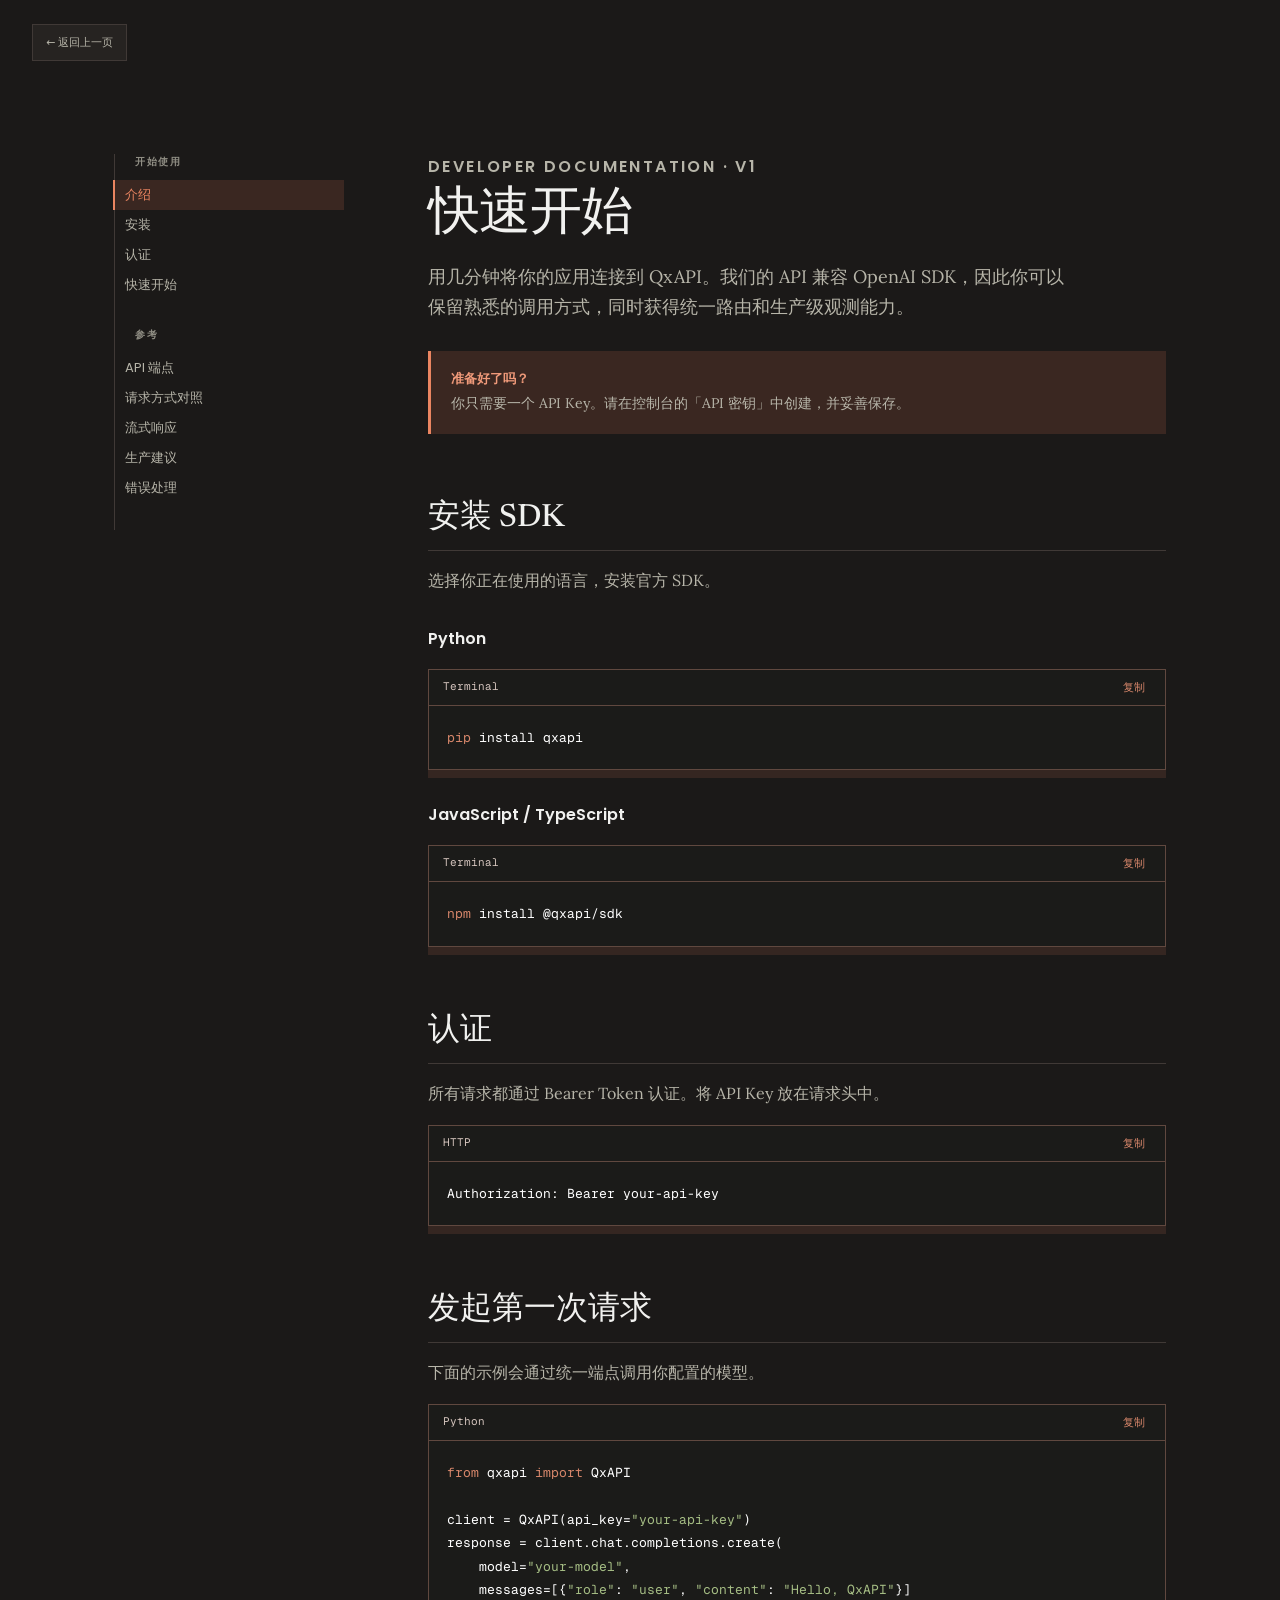
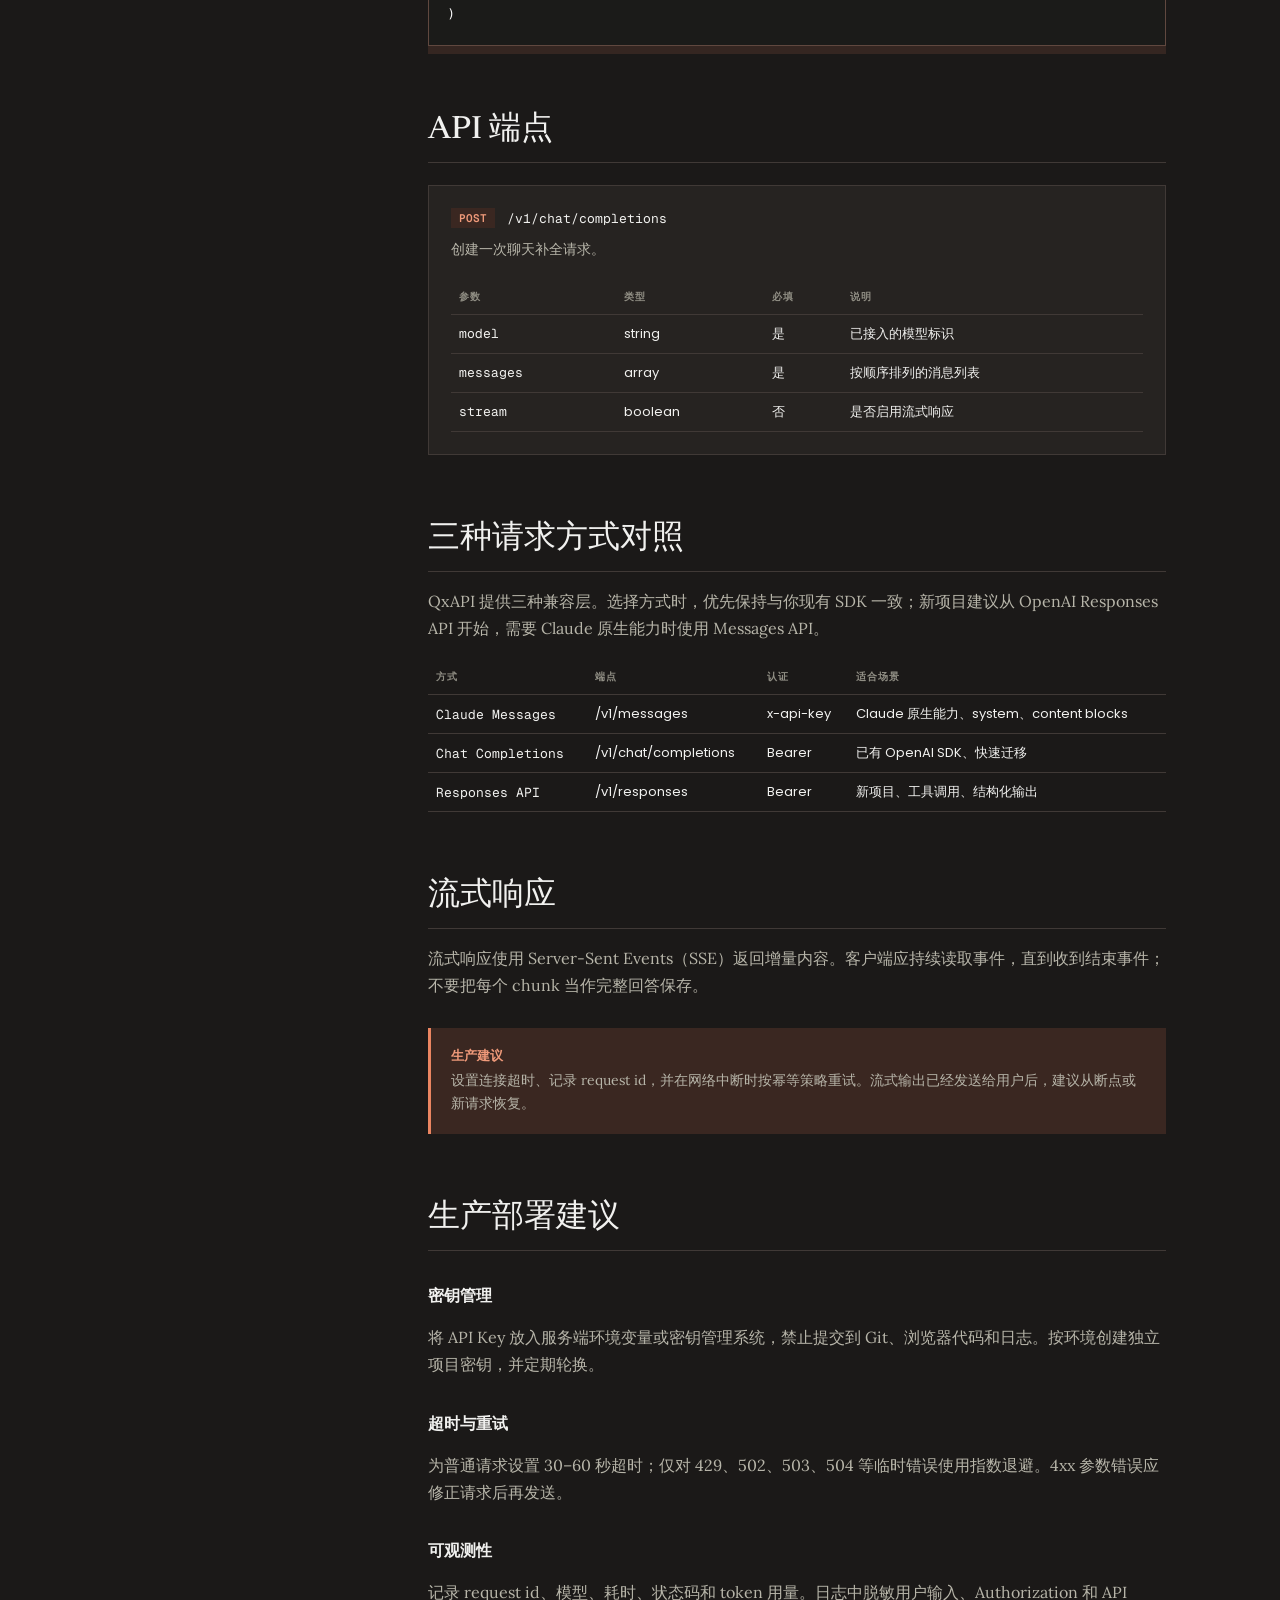
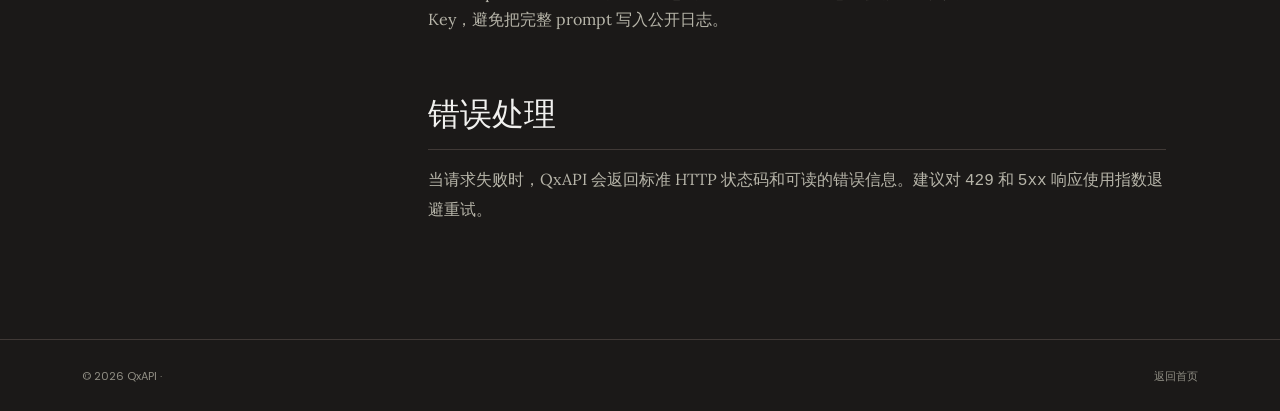
==== commit 571f32d8: "add back button to documentation page" ====
--- a/docs.html
+++ b/docs.html
@@ -15,6 +15,7 @@
 
 <body>
     <header class="nav">
+        <button class="back-button" type="button" onclick="history.length > 1 ? history.back() : location.href='index.html'" aria-label="返回上一页">← 返回上一页</button>
         <div class="wrap nav-in"><a class="brand" href="index.html"><span class="mark">QX</span><span>QxAPI /
                     Docs</span></a>
             <nav class="navlinks"><a href="index.html">返回首页</a><a href="mailto:hello@qxapi.com">联系我们</a></nav>
--- a/css/style.css
+++ b/css/style.css
@@ -547,6 +547,27 @@
             align-items: center
         }
 
+        .back-button {
+            position: absolute;
+            top: 24px;
+            left: 32px;
+            z-index: 5;
+            border: 1px solid var(--line);
+            background: var(--surface);
+            color: var(--muted);
+            padding: 9px 13px;
+            font: 500 11px var(--sans);
+            cursor: pointer;
+            transition: transform .2s ease, color .2s ease, border-color .2s ease, box-shadow .2s ease
+        }
+
+        .back-button:hover {
+            transform: translateY(-2px);
+            color: var(--accent);
+            border-color: var(--accent);
+            box-shadow: 4px 4px 0 rgba(235, 133, 97, .18)
+        }
+
         .brand {
             display: flex;
             align-items: center;
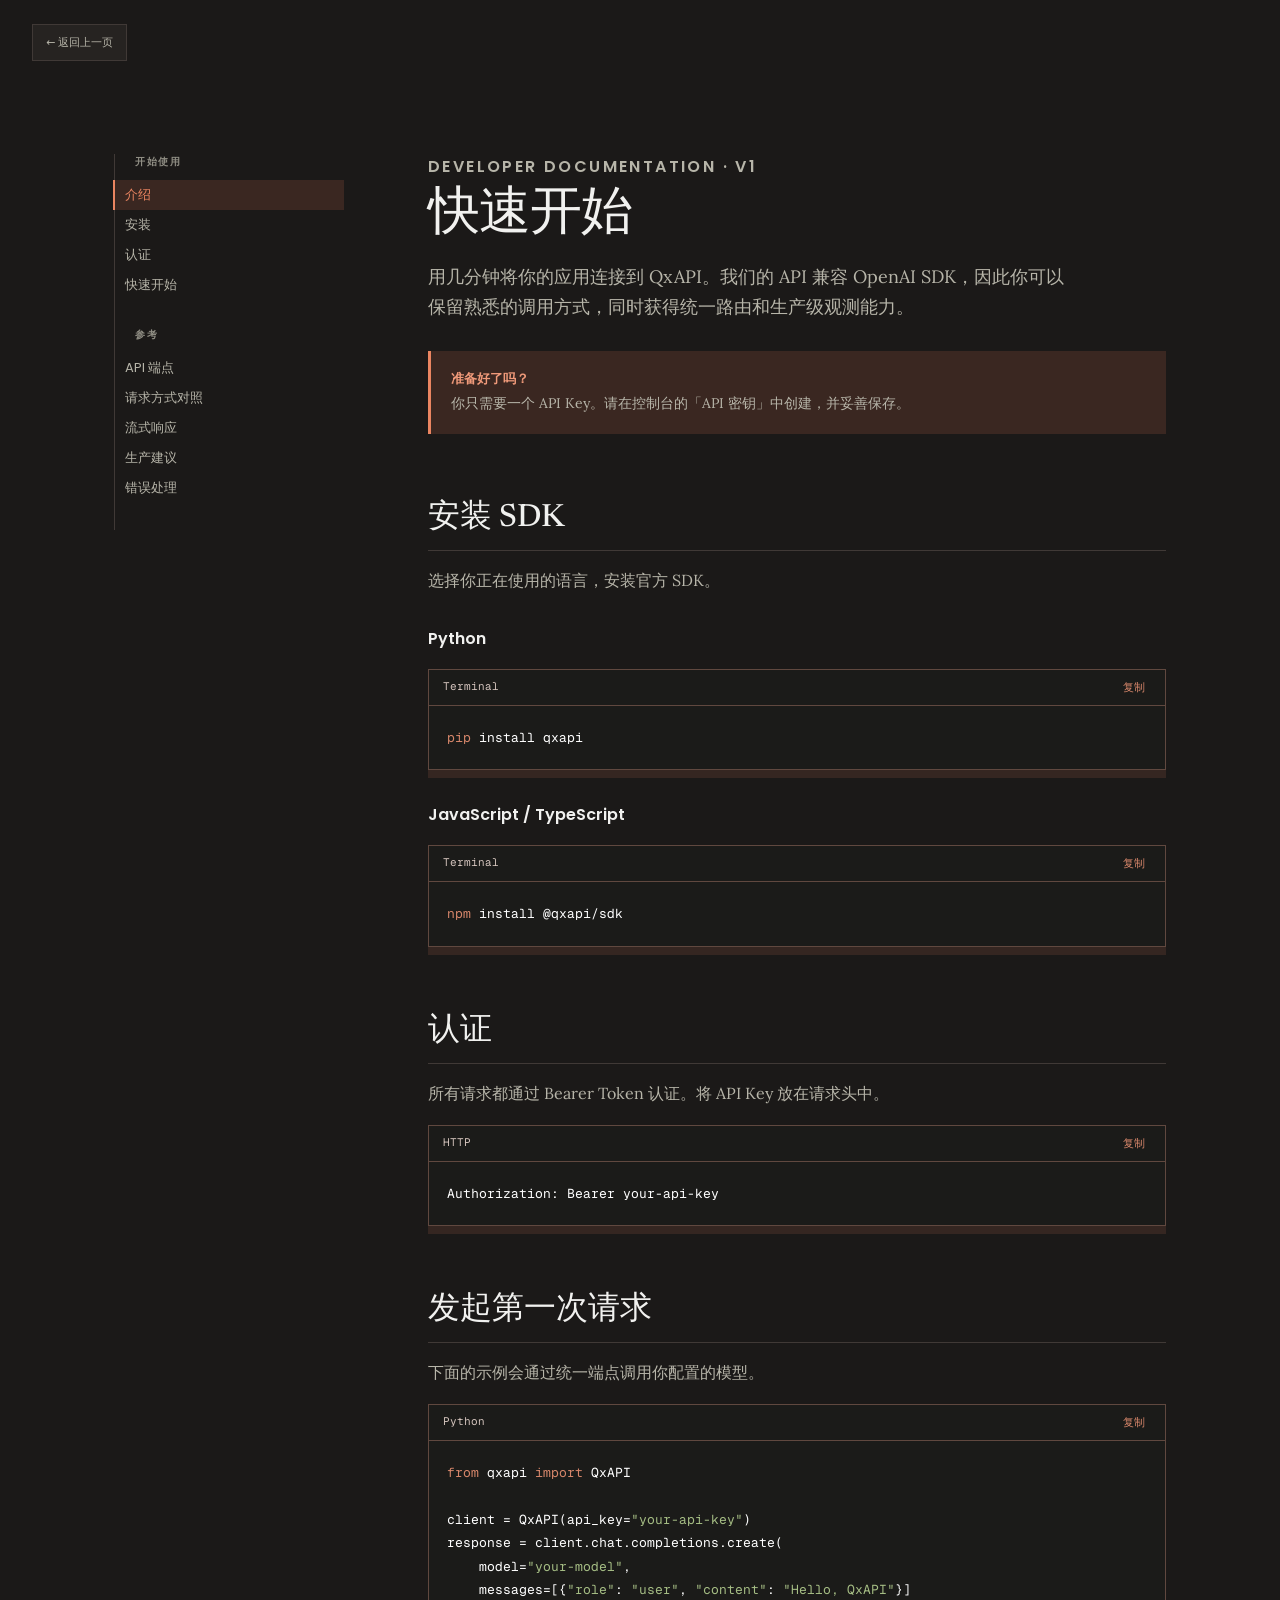
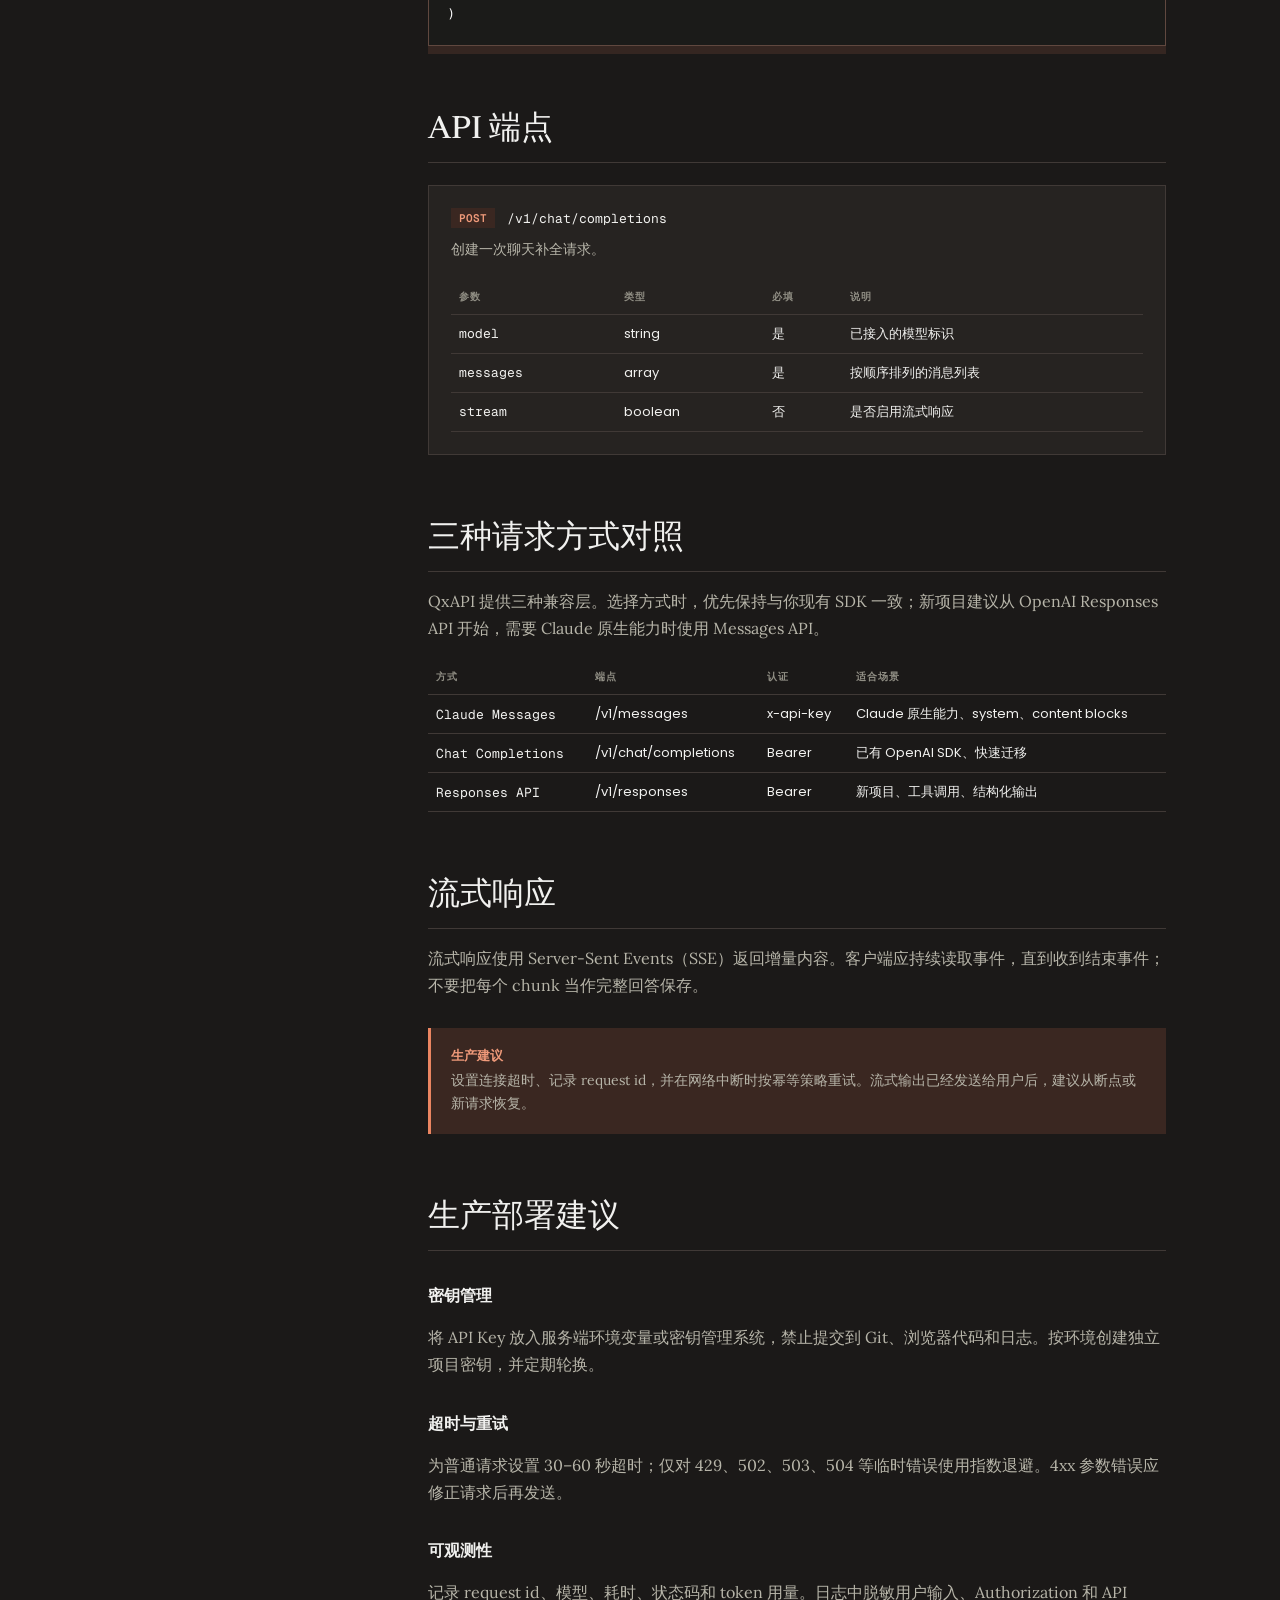
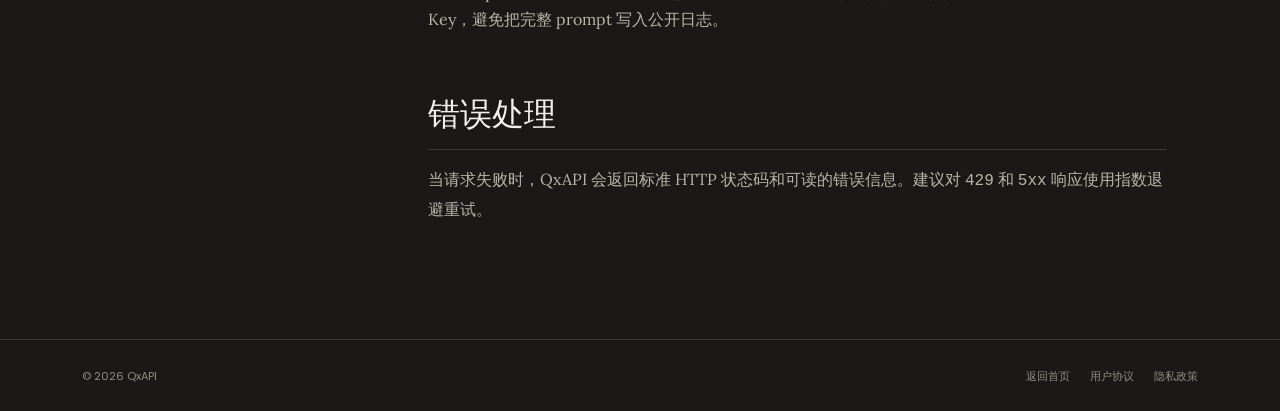
==== commit ca02cfa3: "Add legal pages and fix documentation back navigation" ====
--- a/docs.html
+++ b/docs.html
@@ -15,7 +15,7 @@
 
 <body>
     <header class="nav">
-        <button class="back-button" type="button" onclick="history.length > 1 ? history.back() : location.href='index.html'" aria-label="返回上一页">← 返回上一页</button>
+        <button class="back-button" type="button" onclick="goBack()" aria-label="返回上一页">← 返回上一页</button>
         <div class="wrap nav-in"><a class="brand" href="index.html"><span class="mark">QX</span><span>QxAPI /
                     Docs</span></a>
             <nav class="navlinks"><a href="index.html">返回首页</a><a href="mailto:hello@qxapi.com">联系我们</a></nav>
@@ -132,9 +132,9 @@
         </div>
     </div>
     <footer class="footer">
-        <div class="wrap">© 2026 QxAPI · <a href="index.html">返回首页</a></div>
+        <div class="wrap"><span>© 2026 QxAPI</span><nav aria-label="页脚导航"><a href="index.html">返回首页</a><a href="terms.html">用户协议</a><a href="privacy.html">隐私政策</a></nav></div>
     </footer>
-    <script>document.querySelectorAll('.copy').forEach(b => b.addEventListener('click', () => { const code = b.parentElement.nextElementSibling.innerText; navigator.clipboard?.writeText(code); b.textContent = '已复制'; setTimeout(() => b.textContent = '复制', 1600) })); const links = document.querySelectorAll('.side-list a'); links.forEach(a => a.addEventListener('click', () => { links.forEach(x => x.classList.remove('active')); a.classList.add('active') }));</script>
+    <script>function goBack(){const ref=document.referrer;try{if(ref&&new URL(ref).origin===window.location.origin){window.history.back();return}}catch(e){}window.location.assign('./index.html')}document.querySelectorAll('.copy').forEach(b => b.addEventListener('click', () => { const code = b.parentElement.nextElementSibling.innerText; navigator.clipboard?.writeText(code); b.textContent = '已复制'; setTimeout(() => b.textContent = '复制', 1600) })); const links = document.querySelectorAll('.side-list a'); links.forEach(a => a.addEventListener('click', () => { links.forEach(x => x.classList.remove('active')); a.classList.add('active') }));</script>
 </body>
 
 </html>
--- a/css/style.css
+++ b/css/style.css
@@ -1,4 +1,53 @@
 /* QxAPI shared design system */
+
+/* Legal reading pages: scoped to keep the landing page unchanged. */
+.legal-page { background: #1b1918; perspective: none; line-height: 1.85; }
+.legal-page .legal-top { min-height: 92px; display: flex; align-items: center; }
+.legal-page .legal-back { display: inline-flex; align-items: center; min-height: 44px; padding: 8px 16px; border: 1px solid var(--line); color: var(--ink); font: 13px var(--sans); }
+.legal-page .legal-back:hover { border-color: var(--accent); color: var(--accent); background: var(--surface); }
+.legal-page .legal-layout { display: grid; grid-template-columns: 220px minmax(0, 1fr); gap: 64px; padding-top: 44px; padding-bottom: 88px; }
+.legal-page .legal-toc { position: sticky; top: 28px; align-self: start; max-height: calc(100svh - 56px); overflow-y: auto; border-left: 1px solid var(--line); padding-left: 20px; }
+.legal-page .legal-label { margin: 0 0 20px; color: var(--accent); font: 12px/1.6 var(--mono); letter-spacing: .08em; }
+.legal-page .legal-toc ol { margin: 0; padding-left: 20px; }
+.legal-page .legal-toc li { color: var(--muted); font: 13px/1.7 var(--sans); }
+.legal-page .legal-toc a { display: block; padding: 7px 0; }
+.legal-page .legal-toc a:hover { color: var(--accent); }
+.legal-page .legal-content { min-width: 0; overflow-wrap: anywhere; }
+.legal-page .legal-heading { padding-bottom: 40px; border-bottom: 1px solid var(--line); }
+.legal-page .legal-heading h1 { margin: 0 0 24px; color: var(--ink); font: 500 clamp(36px, 5vw, 56px)/1.3 var(--display); }
+.legal-page .legal-heading > p:last-child { margin: 0; color: var(--muted); font-size: 18px; }
+.legal-page .legal-content section { padding: 36px 0 24px; border-bottom: 1px solid var(--line); scroll-margin-top: 24px; }
+.legal-page .legal-content h2 { display: flex; align-items: baseline; gap: 16px; margin: 0 0 20px; color: var(--ink); font: 500 24px/1.5 var(--display); }
+.legal-page .legal-content h2 span { flex-shrink: 0; color: var(--accent); font: 12px var(--mono); }
+.legal-page .legal-content p, .legal-page .legal-content li, .legal-page .legal-content dd { color: var(--muted); font-size: 16px; }
+.legal-page .legal-content ul { padding-left: 24px; }
+.legal-page .legal-content li { margin: 10px 0; }
+.legal-page .legal-content dt { margin-top: 24px; color: var(--ink); font-weight: 600; }
+.legal-page .legal-content dd { margin: 8px 0 0; }
+.legal-page .legal-content section a { color: var(--accent); text-decoration: underline; text-underline-offset: 4px; }
+.legal-page .legal-next { display: flex; justify-content: space-between; flex-wrap: wrap; gap: 16px; margin-top: 36px; padding: 24px; background: var(--surface); border: 1px solid var(--line); color: var(--accent); }
+.legal-page .legal-next:hover { border-color: var(--accent); }
+.legal-page .legal-next span { color: var(--muted); }
+.legal-page a:focus-visible { outline: 2px solid var(--accent); outline-offset: 4px; }
+.legal-page .legal-skip { position: absolute; left: 20px; top: 8px; transform: translateY(-200%); padding: 8px 16px; background: var(--accent); color: #1b1918; z-index: 10; }
+.legal-page .legal-skip:focus { transform: none; }
+.footer > .wrap { gap: 16px; flex-wrap: wrap; }
+.footer nav { display: flex; flex-wrap: wrap; gap: 12px 20px; }
+.footer nav a { margin: 0; }
+.legal-page .legal-footer [aria-current="page"] { color: var(--accent); }
+@media (max-width: 900px) {
+    .legal-page .legal-layout { grid-template-columns: 180px minmax(0, 1fr); gap: 32px; }
+}
+@media (max-width: 700px) {
+    .legal-page .legal-layout { display: flex; flex-direction: column; gap: 32px; padding-top: 20px; padding-bottom: 56px; }
+    .legal-page .legal-toc { position: static; max-height: none; width: 100%; border: 1px solid var(--line); padding: 20px; }
+    .legal-page .legal-toc ol { display: grid; grid-template-columns: repeat(2, minmax(0, 1fr)); gap: 0 24px; }
+    .legal-page .legal-toc .legal-label { margin-bottom: 8px; }
+    .legal-page .legal-content h2 { font-size: 22px; }
+}
+@media (prefers-reduced-motion: reduce) {
+    html:has(.legal-page) { scroll-behavior: auto; }
+}
 
         :root {
             --paper: #1b1918;
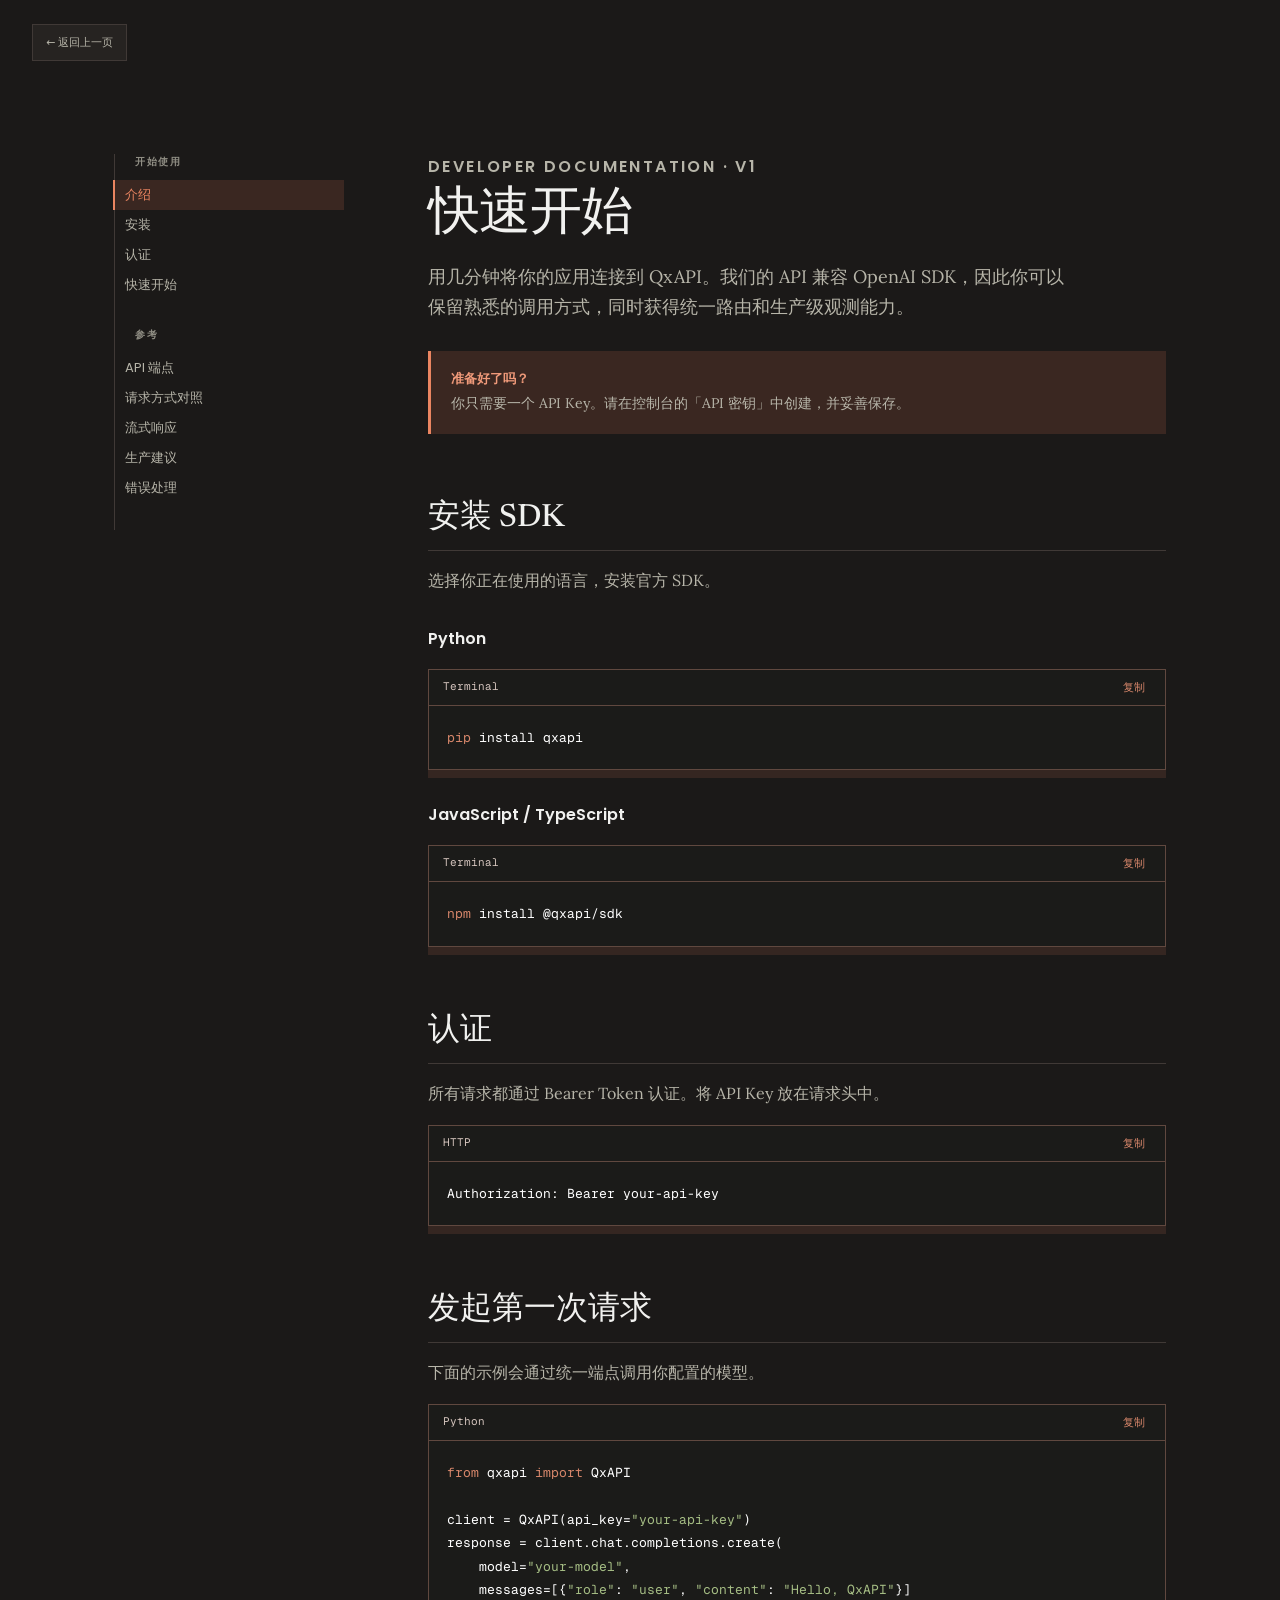
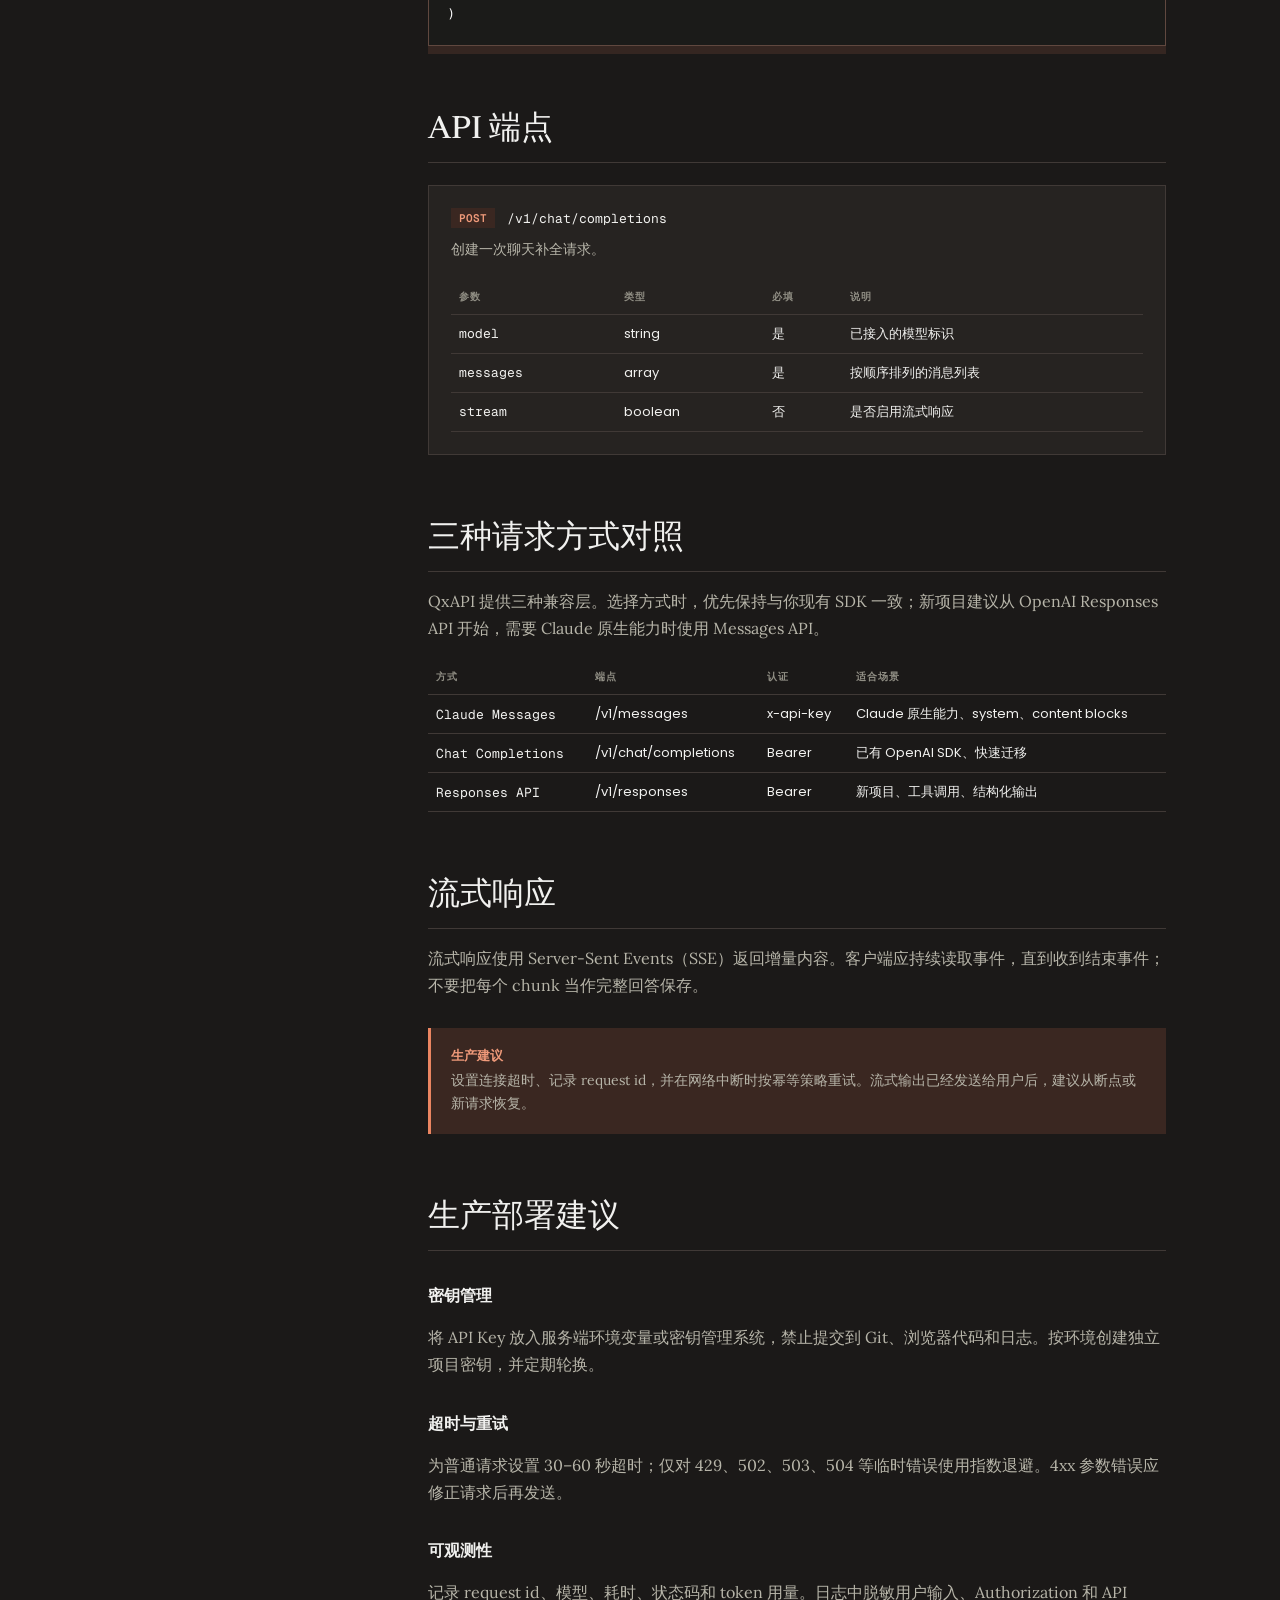
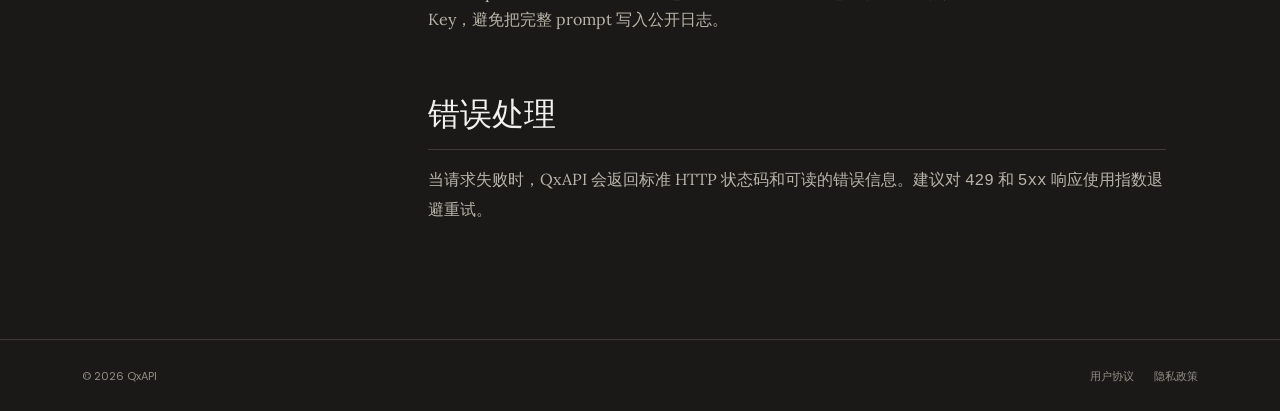
==== commit 6d93b3c4: "remove return home buttons from secondary pages" ====
--- a/docs.html
+++ b/docs.html
@@ -18,7 +18,7 @@
         <button class="back-button" type="button" onclick="goBack()" aria-label="返回上一页">← 返回上一页</button>
         <div class="wrap nav-in"><a class="brand" href="index.html"><span class="mark">QX</span><span>QxAPI /
                     Docs</span></a>
-            <nav class="navlinks"><a href="index.html">返回首页</a><a href="mailto:hello@qxapi.com">联系我们</a></nav>
+            <nav class="navlinks"><a href="mailto:hello@qxapi.com">联系我们</a></nav>
         </div>
     </header>
     <div class="wrap">
@@ -132,7 +132,7 @@
         </div>
     </div>
     <footer class="footer">
-        <div class="wrap"><span>© 2026 QxAPI</span><nav aria-label="页脚导航"><a href="index.html">返回首页</a><a href="terms.html">用户协议</a><a href="privacy.html">隐私政策</a></nav></div>
+        <div class="wrap"><span>© 2026 QxAPI</span><nav aria-label="页脚导航"><a href="terms.html">用户协议</a><a href="privacy.html">隐私政策</a></nav></div>
     </footer>
     <script>function goBack(){const ref=document.referrer;try{if(ref&&new URL(ref).origin===window.location.origin){window.history.back();return}}catch(e){}window.location.assign('./index.html')}document.querySelectorAll('.copy').forEach(b => b.addEventListener('click', () => { const code = b.parentElement.nextElementSibling.innerText; navigator.clipboard?.writeText(code); b.textContent = '已复制'; setTimeout(() => b.textContent = '复制', 1600) })); const links = document.querySelectorAll('.side-list a'); links.forEach(a => a.addEventListener('click', () => { links.forEach(x => x.classList.remove('active')); a.classList.add('active') }));</script>
 </body>
